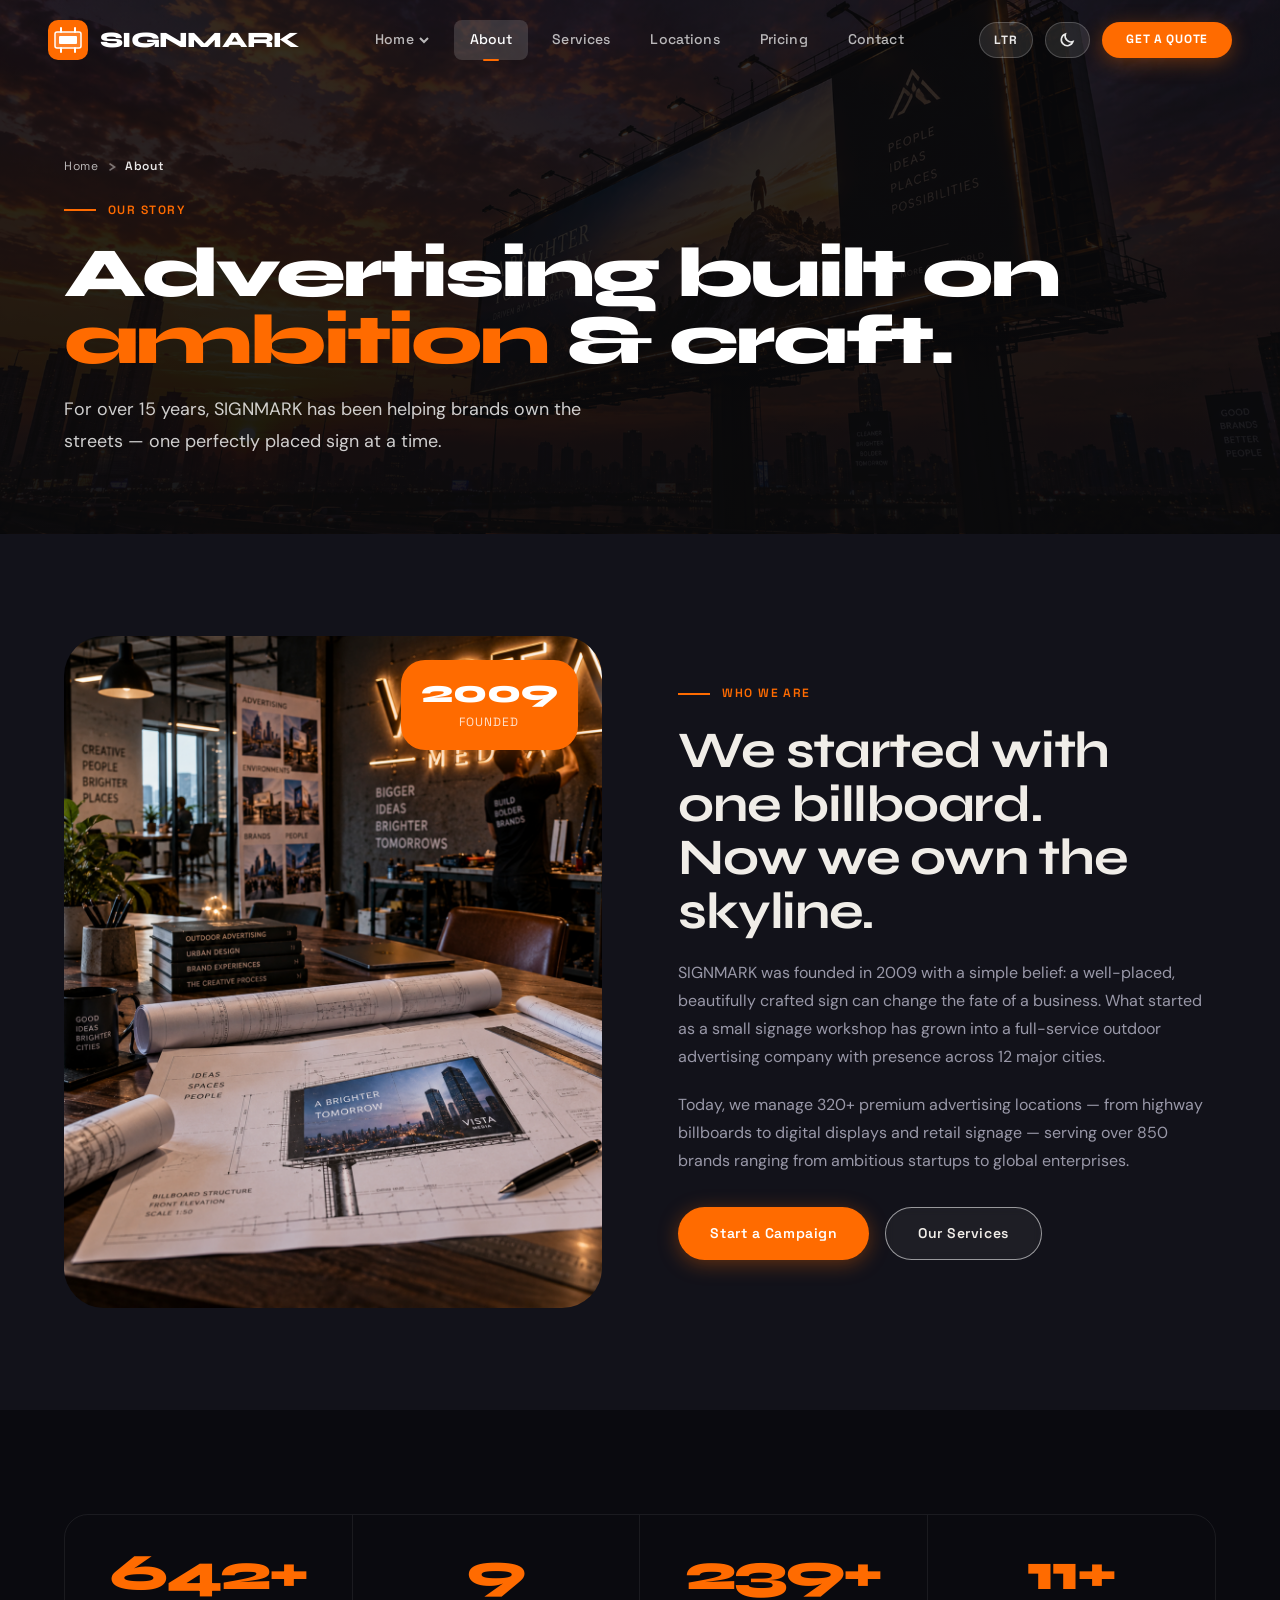
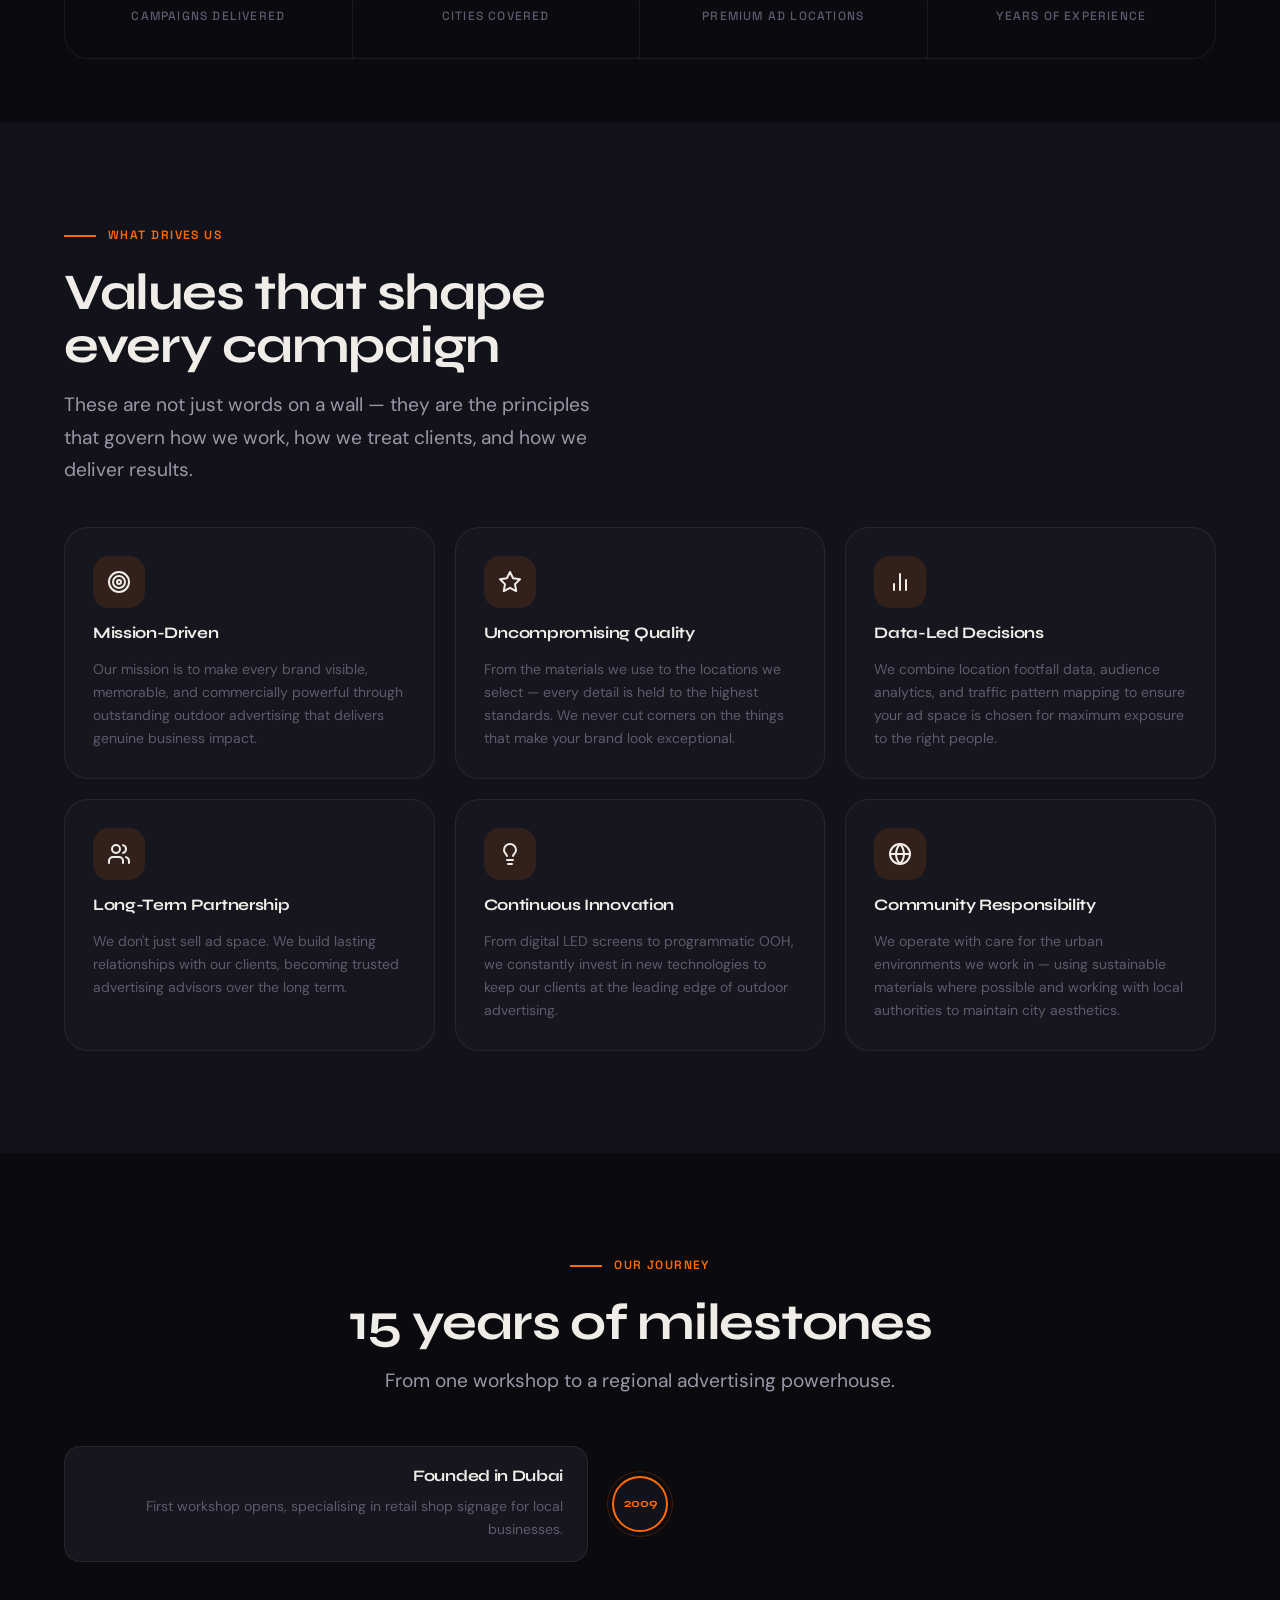
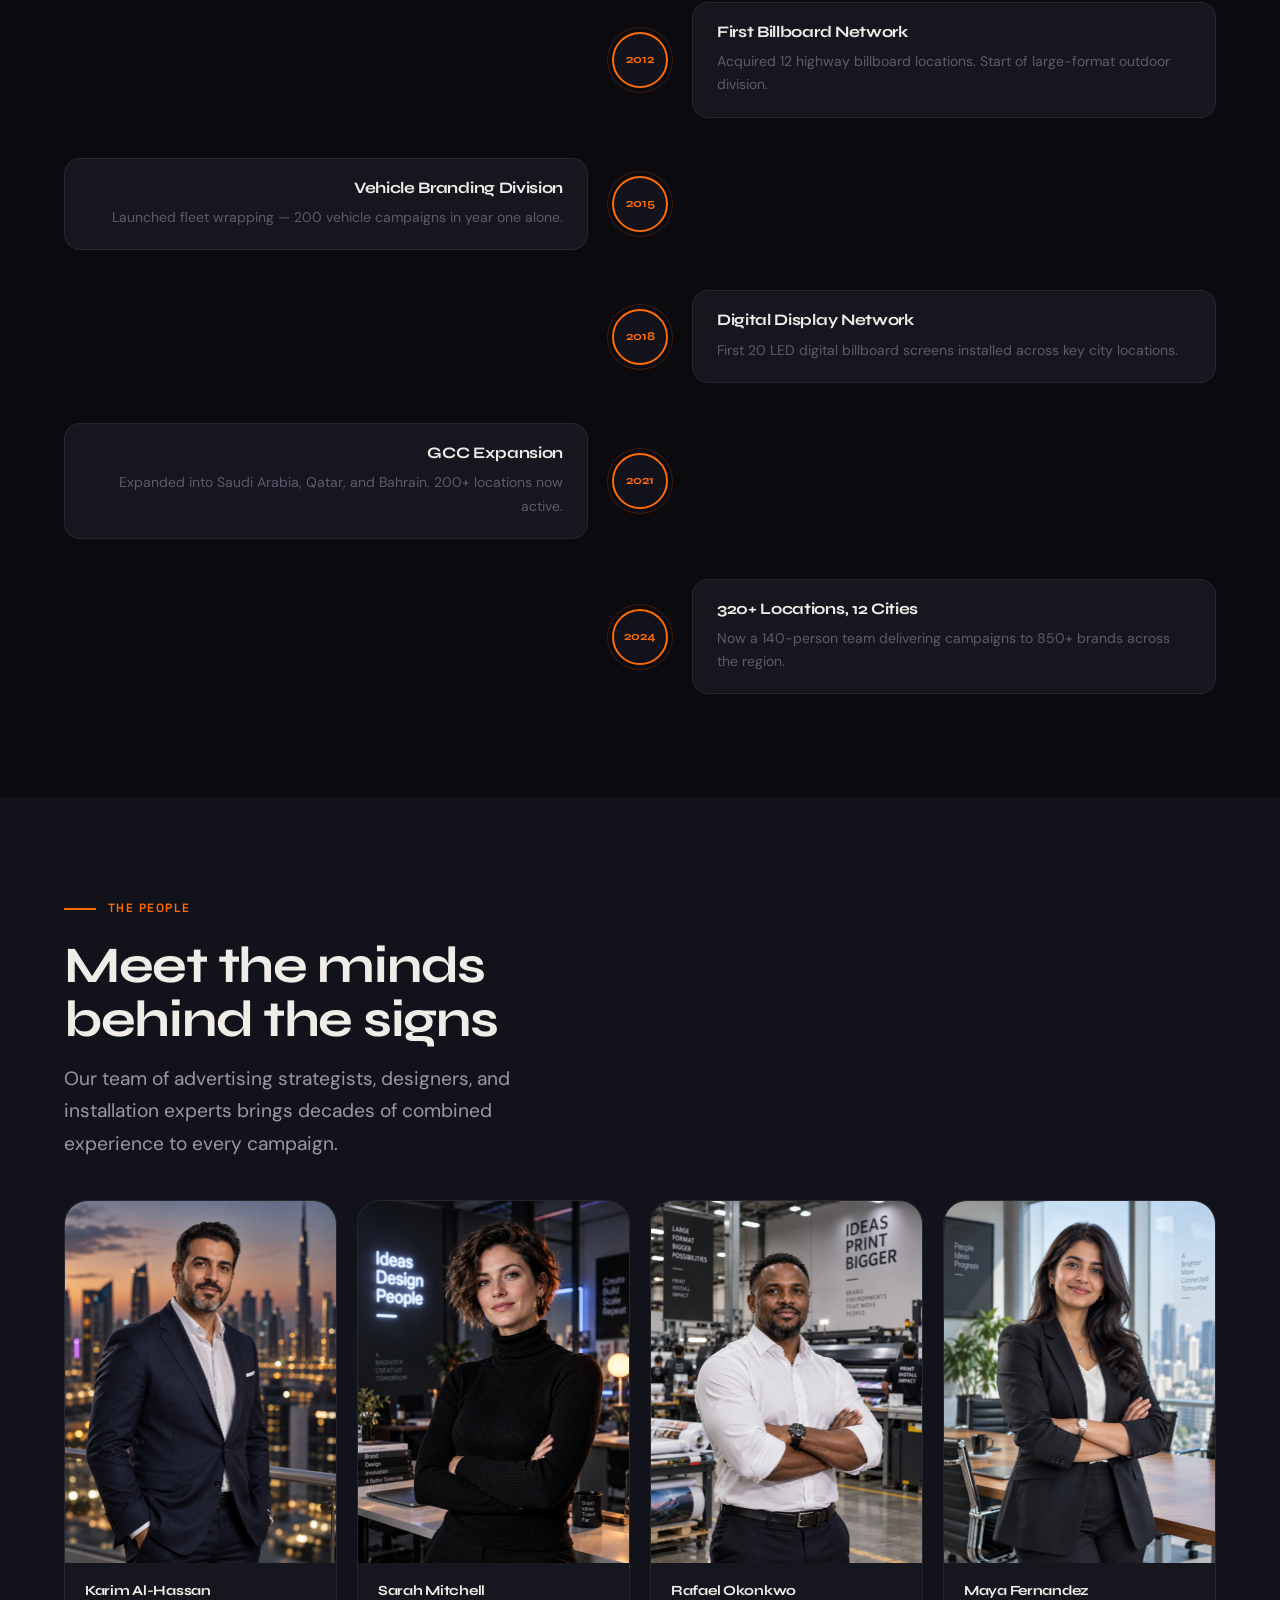
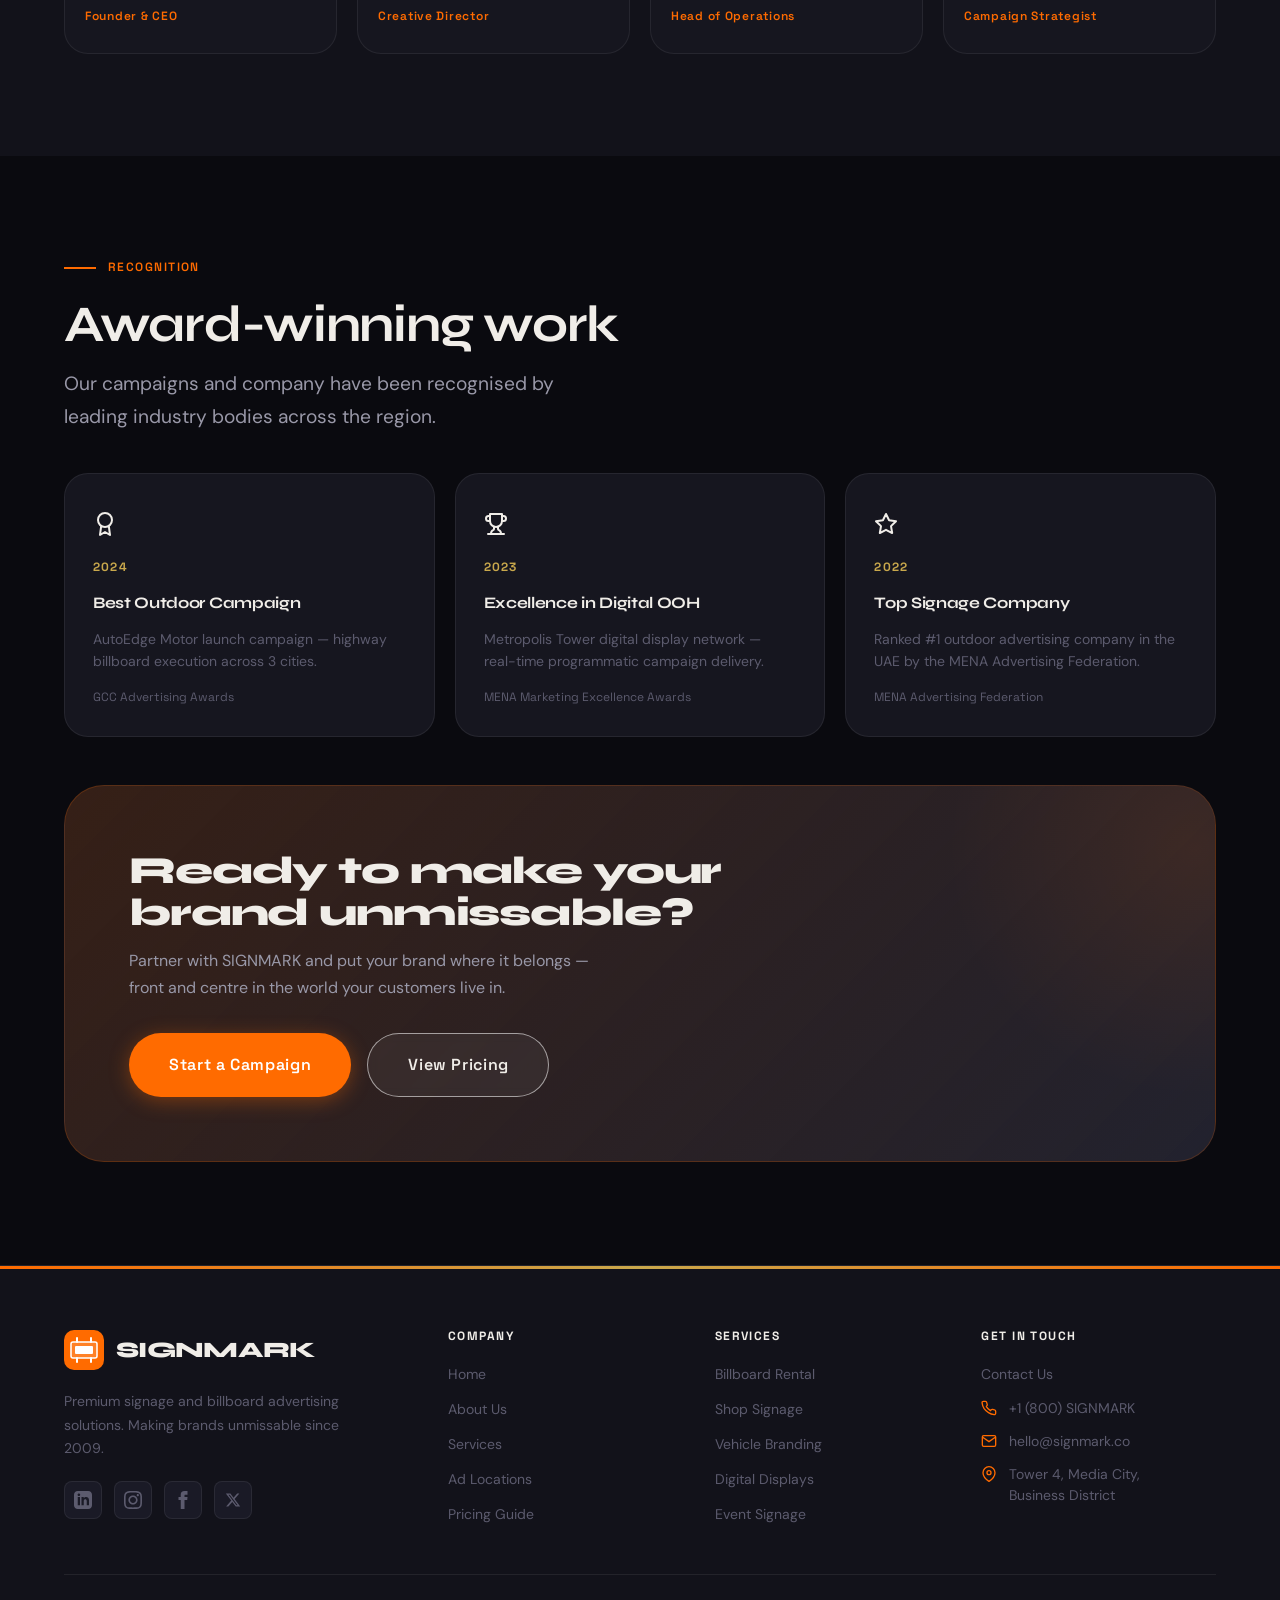
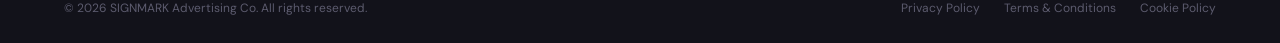
==== about.html @ 6bf4e395 "Initial commit" ====
<!DOCTYPE html>
<html lang="en" dir="ltr" data-theme="dark">
<head>
  <meta charset="UTF-8" />
  <meta name="viewport" content="width=device-width, initial-scale=1.0" />
  <title>About Us — SIGNMARK Advertising</title>
  <meta name="description" content="Learn about SIGNMARK — 15 years of premium signage and billboard advertising excellence." />
  <link rel="preconnect" href="https://fonts.googleapis.com" />
  <link rel="preconnect" href="https://fonts.gstatic.com" crossorigin />
  <link rel="stylesheet" href="css/variables.css" />
  <link rel="stylesheet" href="css/global.css" />
  <link rel="stylesheet" href="css/header.css" />
  <link rel="stylesheet" href="css/footer.css" />
  <link rel="stylesheet" href="css/pages.css" />
  <link rel="icon" type="image/svg+xml" href="favicon.svg" />
</head>
<body>

  <header class="site-header" id="siteHeader">
    <div class="header-inner">
      <a href="index.html" class="header-logo">
        <svg class="logo-mark" viewBox="0 0 40 40" fill="none" xmlns="http://www.w3.org/2000/svg">
          <rect width="40" height="40" rx="10" fill="#FF6B00"/>
          <rect x="7" y="12" width="26" height="16" rx="2" fill="white" opacity="0.15"/>
          <rect x="7" y="12" width="26" height="16" rx="2" stroke="white" stroke-width="1.5"/>
          <line x1="13" y1="8" x2="13" y2="12" stroke="white" stroke-width="2" stroke-linecap="round"/>
          <line x1="27" y1="8" x2="27" y2="12" stroke="white" stroke-width="2" stroke-linecap="round"/>
          <line x1="13" y1="28" x2="13" y2="32" stroke="white" stroke-width="2" stroke-linecap="round"/>
          <line x1="27" y1="28" x2="27" y2="32" stroke="white" stroke-width="2" stroke-linecap="round"/>
          <rect x="11" y="16" width="18" height="8" rx="1" fill="white"/>
        </svg>
        <div class="logo-wordmark">
          <span class="logo-name">SIGNMARK</span>
          
        </div></a>
      <nav class="header-nav">
        <ul class="nav-list">
          <li class="nav-item"><a href="index.html" class="nav-link" aria-haspopup="true">Home<svg class="nav-arrow" viewBox="0 0 12 12"><polyline points="2 4 6 8 10 4"/></svg></a><div class="nav-dropdown"><div class="dropdown-header"><span>Choose Layout</span></div><a href="index.html" class="dropdown-item"><span class="item-icon"><svg viewBox="0 0 24 24" fill="none" stroke="currentColor" stroke-width="2" stroke-linecap="round" stroke-linejoin="round" width="18" height="18"><polygon points="23 7 16 12 23 17 23 7"></polygon><rect x="1" y="5" width="15" height="14" rx="2" ry="2"></rect></svg></span><span class="item-text"><span class="item-label">Home 1</span><span class="item-desc">Cinematic dark</span></span></a><a href="home2.html" class="dropdown-item"><span class="item-icon"><svg viewBox="0 0 24 24" fill="none" stroke="currentColor" stroke-width="2" stroke-linecap="round" stroke-linejoin="round" width="18" height="18"><path d="M4 22h16a2 2 0 0 0 2-2V4a2 2 0 0 0-2-2H8a2 2 0 0 0-2 2v16a2 2 0 0 1-2 2Zm0 0a2 2 0 0 1-2-2v-9c0-1.1.9-2 2-2h2"></path><path d="M18 14h-8"></path><path d="M15 18h-5"></path><path d="M10 6h8v4h-8V6Z"></path></svg></span><span class="item-text"><span class="item-label">Home 2</span><span class="item-desc">Editorial style</span></span></a></div></li>
          <li class="nav-item"><a href="about.html" class="nav-link active">About</a></li>
          <li class="nav-item"><a href="services.html" class="nav-link">Services</a></li>
          <li class="nav-item"><a href="locations.html" class="nav-link">Locations</a></li>
          <li class="nav-item"><a href="pricing.html" class="nav-link">Pricing</a></li>
          <li class="nav-item"><a href="contact.html" class="nav-link">Contact</a></li>
        </ul>
      </nav>
      <div class="header-controls">
        <button class="rtl-toggle" id="rtlToggle">
          <span id="rtlLabel">LTR</span>
        </button>
        <button class="theme-toggle" id="themeToggle"><svg class="icon-sun" viewBox="0 0 20 20" style="width:16px;height:16px;stroke:currentColor;fill:none;stroke-width:2;"><circle cx="10" cy="10" r="4"/><line x1="10" y1="2" x2="10" y2="4" stroke-linecap="round"/><line x1="10" y1="16" x2="10" y2="18" stroke-linecap="round"/><line x1="2" y1="10" x2="4" y2="10" stroke-linecap="round"/><line x1="16" y1="10" x2="18" y2="10" stroke-linecap="round"/><line x1="4.22" y1="4.22" x2="5.64" y2="5.64" stroke-linecap="round"/><line x1="14.36" y1="14.36" x2="15.78" y2="15.78" stroke-linecap="round"/><line x1="4.22" y1="15.78" x2="5.64" y2="14.36" stroke-linecap="round"/><line x1="14.36" y1="5.64" x2="15.78" y2="4.22" stroke-linecap="round"/></svg><svg class="icon-moon" viewBox="0 0 20 20" style="width:16px;height:16px;stroke:currentColor;fill:none;stroke-width:2;"><path d="M17.5 12A7.5 7.5 0 0 1 8 2.5a7.5 7.5 0 1 0 9.5 9.5z"/></svg></button>
        <a href="contact.html" class="btn btn-primary btn-sm header-cta">Get a Quote</a>
        <button class="mobile-menu-toggle" id="mobileMenuToggle" aria-expanded="false"><span></span><span></span><span></span></button>
      </div>
    </div>
  </header>

  <nav class="mobile-nav" id="mobileNav">
    <ul class="mobile-nav-list">
      <li><button class="mobile-nav-link" data-sub-toggle="mobileHomeSubA" style="width:100%;background:none;border:none;text-align:left;cursor:pointer;font-size:var(--text-base)">Home<svg class="nav-arrow" viewBox="0 0 12 12" style="width:14px;height:14px;stroke:currentColor;fill:none;stroke-width:2;"><polyline points="2 4 6 8 10 4"/></svg></button><div class="mobile-sub-menu" id="mobileHomeSubA"><a href="index.html" class="mobile-sub-link">Home 1</a><a href="home2.html" class="mobile-sub-link">Home 2</a></div></li>
      <li><a href="about.html" class="mobile-nav-link">About</a></li>
      <li><a href="services.html" class="mobile-nav-link">Services</a></li>
      <li><a href="locations.html" class="mobile-nav-link">Locations</a></li>
      <li><a href="pricing.html" class="mobile-nav-link">Pricing</a></li>
      <li><a href="contact.html" class="mobile-nav-link">Contact</a></li>
    </ul>
    <div class="mobile-controls"><button class="rtl-toggle" onclick="document.getElementById('rtlToggle').click()">
          <span id="rtlLabel">LTR</span>
        </button><a href="contact.html" class="btn btn-primary btn-sm" style="flex:1;">Get a Quote</a></div>
  </nav>

  <!-- HERO -->
  <section class="page-hero" aria-labelledby="aboutHeroTitle">
    <div class="page-hero-bg" aria-hidden="true" style="background-image: linear-gradient(rgba(10, 10, 10, 0.7), rgba(10, 10, 10, 0.9)), url('assets/about_hero.png'); background-size: cover; background-position: center; opacity: 0.6;"></div>
    <div class="container">
      <div class="page-hero-content">
        <nav class="page-hero-breadcrumb"><a href="index.html">Home</a><svg viewBox="0 0 12 12"><polyline points="3 2 9 6 3 10"/></svg><span>About</span></nav>
        <div class="section-label reveal"><span class="label-ui text-primary">Our Story</span></div>
        <h1 id="aboutHeroTitle" class="page-hero-title reveal">Advertising built on<br><span class="accent-word">ambition</span> & craft.</h1>
        <p class="page-hero-desc reveal reveal-delay-2">For over 15 years, SIGNMARK has been helping brands own the streets — one perfectly placed sign at a time.</p>
      </div>
    </div>
  </section>

  <!-- ═══ SECTION 1: Brand Story ═══ -->
  <section class="about-story section" aria-labelledby="storyHeading">
    <div class="container">
      <div class="about-story-grid">
        <div class="about-story-visual reveal-left">
          <img src="assets/about_story.png" alt="SIGNMARK founding office" style="width:100%; height:100%; object-fit:cover;" />
          <div class="about-story-badge">
            <strong>2009</strong>
            <span>Founded</span>
          </div>
        </div>

        <div class="reveal-right">
          <div class="section-label"><span class="label-ui text-primary">Who We Are</span></div>
          <h2 id="storyHeading" class="heading-xl" style="margin-bottom:var(--space-5);">
            We started with one billboard.<br>Now we own the skyline.
          </h2>
          <p style="color:var(--txt-secondary);line-height:1.75;margin-bottom:var(--space-5);">
            SIGNMARK was founded in 2009 with a simple belief: a well-placed, beautifully crafted sign can change the fate of a business. What started as a small signage workshop has grown into a full-service outdoor advertising company with presence across 12 major cities.
          </p>
          <p style="color:var(--txt-secondary);line-height:1.75;margin-bottom:var(--space-8);">
            Today, we manage 320+ premium advertising locations — from highway billboards to digital displays and retail signage — serving over 850 brands ranging from ambitious startups to global enterprises.
          </p>
          <div style="display:flex;gap:var(--space-4);">
            <a href="contact.html" class="btn btn-primary" id="storyCtaBtn">Start a Campaign</a>
            <a href="services.html" class="btn btn-outline" id="storyServicesBtn">Our Services</a>
          </div>
        </div>
      </div>
    </div>
  </section>

  <!-- ═══ SECTION 2: Company Stats ═══ -->
  <section class="about-stats section-sm" aria-labelledby="statsHeading">
    <div class="container">
      <h2 id="statsHeading" class="sr-only">Company Statistics</h2>
      <div class="about-stats-grid reveal">
        <div class="about-stat-cell">
          <div class="asc-num"><span data-target="850">0</span>+</div>
          <div class="asc-label">Campaigns Delivered</div>
        </div>
        <div class="about-stat-cell">
          <div class="asc-num"><span data-target="12">0</span></div>
          <div class="asc-label">Cities Covered</div>
        </div>
        <div class="about-stat-cell">
          <div class="asc-num"><span data-target="320">0</span>+</div>
          <div class="asc-label">Premium Ad Locations</div>
        </div>
        <div class="about-stat-cell">
          <div class="asc-num"><span data-target="15">0</span>+</div>
          <div class="asc-label">Years of Experience</div>
        </div>
      </div>
    </div>
  </section>

  <!-- ═══ SECTION 3: Core Values ═══ -->
  <section class="about-values-section section" aria-labelledby="valuesHeading">
    <div class="container">
      <div class="section-label reveal"><span class="label-ui text-primary">What Drives Us</span></div>
      <h2 id="valuesHeading" class="heading-xl reveal" style="margin-bottom:var(--space-4);">Values that shape<br>every campaign</h2>
      <p class="lead reveal reveal-delay-2" style="max-width:540px;margin-bottom:0;">These are not just words on a wall — they are the principles that govern how we work, how we treat clients, and how we deliver results.</p>

      <div class="values-grid" data-stagger>
        <article class="value-card" id="valueMission">
          <div class="value-card-icon"><svg viewBox="0 0 24 24" fill="none" stroke="currentColor" stroke-width="2" stroke-linecap="round" stroke-linejoin="round" width="24" height="24"><circle cx="12" cy="12" r="10"/><circle cx="12" cy="12" r="6"/><circle cx="12" cy="12" r="2"/></svg></div>
          <h4>Mission-Driven</h4>
          <p>Our mission is to make every brand visible, memorable, and commercially powerful through outstanding outdoor advertising that delivers genuine business impact.</p>
        </article>
        <article class="value-card" id="valueExcellence">
          <div class="value-card-icon"><svg viewBox="0 0 24 24" fill="none" stroke="currentColor" stroke-width="2" stroke-linecap="round" stroke-linejoin="round" width="24" height="24"><polygon points="12 2 15.09 8.26 22 9.27 17 14.14 18.18 21.02 12 17.77 5.82 21.02 7 14.14 2 9.27 8.91 8.26 12 2"/></svg></div>
          <h4>Uncompromising Quality</h4>
          <p>From the materials we use to the locations we select — every detail is held to the highest standards. We never cut corners on the things that make your brand look exceptional.</p>
        </article>
        <article class="value-card" id="valueData">
          <div class="value-card-icon"><svg viewBox="0 0 24 24" fill="none" stroke="currentColor" stroke-width="2" stroke-linecap="round" stroke-linejoin="round" width="24" height="24"><line x1="18" y1="20" x2="18" y2="10"/><line x1="12" y1="20" x2="12" y2="4"/><line x1="6" y1="20" x2="6" y2="14"/></svg></div>
          <h4>Data-Led Decisions</h4>
          <p>We combine location footfall data, audience analytics, and traffic pattern mapping to ensure your ad space is chosen for maximum exposure to the right people.</p>
        </article>
        <article class="value-card" id="valuePartnership">
          <div class="value-card-icon"><svg viewBox="0 0 24 24" fill="none" stroke="currentColor" stroke-width="2" stroke-linecap="round" stroke-linejoin="round" width="24" height="24"><path d="M16 21v-2a4 4 0 0 0-4-4H6a4 4 0 0 0-4 4v2"/><circle cx="9" cy="7" r="4"/><path d="M22 21v-2a4 4 0 0 0-3-3.87"/><path d="M16 3.13a4 4 0 0 1 0 7.75"/></svg></div>
          <h4>Long-Term Partnership</h4>
          <p>We don't just sell ad space. We build lasting relationships with our clients, becoming trusted advertising advisors over the long term.</p>
        </article>
        <article class="value-card" id="valueInnovation">
          <div class="value-card-icon"><svg viewBox="0 0 24 24" fill="none" stroke="currentColor" stroke-width="2" stroke-linecap="round" stroke-linejoin="round" width="24" height="24"><path d="M15 14c.2-1 .7-1.7 1.5-2.5 1-.9 1.5-2.2 1.5-3.5A6 6 0 0 0 6 8c0 1 .2 2.2 1.5 3.5.7.9 1.2 1.5 1.5 2.5"/><path d="M9 18h6"/><path d="M10 22h4"/></svg></div>
          <h4>Continuous Innovation</h4>
          <p>From digital LED screens to programmatic OOH, we constantly invest in new technologies to keep our clients at the leading edge of outdoor advertising.</p>
        </article>
        <article class="value-card" id="valueCommunity">
          <div class="value-card-icon"><svg viewBox="0 0 24 24" fill="none" stroke="currentColor" stroke-width="2" stroke-linecap="round" stroke-linejoin="round" width="24" height="24"><circle cx="12" cy="12" r="10"/><line x1="2" y1="12" x2="22" y2="12"/><path d="M12 2a15.3 15.3 0 0 1 4 10 15.3 15.3 0 0 1-4 10 15.3 15.3 0 0 1-4-10 15.3 15.3 0 0 1 4-10z"/></svg></div>
          <h4>Community Responsibility</h4>
          <p>We operate with care for the urban environments we work in — using sustainable materials where possible and working with local authorities to maintain city aesthetics.</p>
        </article>
      </div>
    </div>
  </section>

  <!-- ═══ SECTION 4: Timeline ═══ -->
  <section class="about-timeline section" aria-labelledby="timelineHeading">
    <div class="container">
      <div class="text-center reveal" style="max-width:600px;margin:0 auto var(--space-4);">
        <div class="section-label" style="justify-content:center;"><span class="label-ui text-primary">Our Journey</span></div>
        <h2 id="timelineHeading" class="heading-xl">15 years of milestones</h2>
        <p class="lead" style="margin-top:var(--space-4);">From one workshop to a regional advertising powerhouse.</p>
      </div>

      <div class="timeline-track">
        <div style="position:relative;">
          <div class="timeline-line" aria-hidden="true"></div>
        </div>

        <!-- 2009 -->
        <div class="timeline-item reveal-left">
          <div class="timeline-content timeline-content-a" style="text-align:right;">
            <h4>Founded in Dubai</h4>
            <p>First workshop opens, specialising in retail shop signage for local businesses.</p>
          </div>
          <div class="timeline-node">2009</div>
          <div class="timeline-empty timeline-empty-b"></div>
        </div>

        <!-- 2012 -->
        <div class="timeline-item reveal-right">
          <div class="timeline-empty timeline-empty-b"></div>
          <div class="timeline-node">2012</div>
          <div class="timeline-content timeline-content-a">
            <h4>First Billboard Network</h4>
            <p>Acquired 12 highway billboard locations. Start of large-format outdoor division.</p>
          </div>
        </div>

        <!-- 2015 -->
        <div class="timeline-item reveal-left">
          <div class="timeline-content timeline-content-a" style="text-align:right;">
            <h4>Vehicle Branding Division</h4>
            <p>Launched fleet wrapping — 200 vehicle campaigns in year one alone.</p>
          </div>
          <div class="timeline-node">2015</div>
          <div class="timeline-empty timeline-empty-b"></div>
        </div>

        <!-- 2018 -->
        <div class="timeline-item reveal-right">
          <div class="timeline-empty timeline-empty-b"></div>
          <div class="timeline-node">2018</div>
          <div class="timeline-content timeline-content-a">
            <h4>Digital Display Network</h4>
            <p>First 20 LED digital billboard screens installed across key city locations.</p>
          </div>
        </div>

        <!-- 2021 -->
        <div class="timeline-item reveal-left">
          <div class="timeline-content timeline-content-a" style="text-align:right;">
            <h4>GCC Expansion</h4>
            <p>Expanded into Saudi Arabia, Qatar, and Bahrain. 200+ locations now active.</p>
          </div>
          <div class="timeline-node">2021</div>
          <div class="timeline-empty timeline-empty-b"></div>
        </div>

        <!-- 2024 -->
        <div class="timeline-item reveal-right">
          <div class="timeline-empty timeline-empty-b"></div>
          <div class="timeline-node">2024</div>
          <div class="timeline-content timeline-content-a">
            <h4>320+ Locations, 12 Cities</h4>
            <p>Now a 140-person team delivering campaigns to 850+ brands across the region.</p>
          </div>
        </div>
      </div>
    </div>
  </section>

  <!-- ═══ SECTION 5: Team ═══ -->
  <section class="about-team section" aria-labelledby="teamHeading">
    <div class="container">
      <div class="section-label reveal"><span class="label-ui text-primary">The People</span></div>
      <h2 id="teamHeading" class="heading-xl reveal" style="margin-bottom:var(--space-4);">Meet the minds<br>behind the signs</h2>
      <p class="lead reveal reveal-delay-2" style="max-width:520px;margin-bottom:0;">Our team of advertising strategists, designers, and installation experts brings decades of combined experience to every campaign.</p>

      <div class="team-grid" data-stagger>
        <article class="team-card" id="teamKarim">
          <div class="team-card-photo">
            <img src="assets/team_karim.png" alt="Karim Al-Hassan" style="width:100%;height:100%;object-fit:cover;" />
          </div>
          <div class="team-card-info">
            <h4>Karim Al-Hassan</h4>
            <span class="team-role">Founder & CEO</span>
          </div>
        </article>
        <article class="team-card" id="teamSarah">
          <div class="team-card-photo">
            <img src="assets/team_sarah.png" alt="Sarah Mitchell" style="width:100%;height:100%;object-fit:cover;" />
          </div>
          <div class="team-card-info">
            <h4>Sarah Mitchell</h4>
            <span class="team-role">Creative Director</span>
          </div>
        </article>
        <article class="team-card" id="teamRafael">
          <div class="team-card-photo">
            <img src="assets/team_rafael.png" alt="Rafael Okonkwo" style="width:100%;height:100%;object-fit:cover;" />
          </div>
          <div class="team-card-info">
            <h4>Rafael Okonkwo</h4>
            <span class="team-role">Head of Operations</span>
          </div>
        </article>
        <article class="team-card" id="teamMaya">
          <div class="team-card-photo">
            <img src="assets/team_maya.png" alt="Maya Fernandez" style="width:100%;height:100%;object-fit:cover;" />
          </div>
          <div class="team-card-info">
            <h4>Maya Fernandez</h4>
            <span class="team-role">Campaign Strategist</span>
          </div>
        </article>
      </div>
    </div>
  </section>

  <!-- ═══ SECTION 6: Awards & CTA ═══ -->
  <section class="about-awards section" aria-labelledby="awardsHeading">
    <div class="container">
      <div class="section-label reveal"><span class="label-ui text-primary">Recognition</span></div>
      <h2 id="awardsHeading" class="heading-xl reveal" style="margin-bottom:var(--space-4);">Award-winning work</h2>
      <p class="lead reveal reveal-delay-2" style="max-width:520px;margin-bottom:0;">Our campaigns and company have been recognised by leading industry bodies across the region.</p>

      <div class="awards-grid" data-stagger>
        <article class="award-card" id="award1">
          <div class="award-icon"><svg viewBox="0 0 24 24" fill="none" stroke="currentColor" stroke-width="2" stroke-linecap="round" stroke-linejoin="round" width="24" height="24"><circle cx="12" cy="8" r="7"/><polyline points="8.21 13.89 7 23 12 20 17 23 15.79 13.88"/></svg></div>
          <div class="award-year">2024</div>
          <h4>Best Outdoor Campaign</h4>
          <p>AutoEdge Motor launch campaign — highway billboard execution across 3 cities.</p>
          <span class="award-org">GCC Advertising Awards</span>
        </article>
        <article class="award-card" id="award2">
          <div class="award-icon"><svg viewBox="0 0 24 24" fill="none" stroke="currentColor" stroke-width="2" stroke-linecap="round" stroke-linejoin="round" width="24" height="24"><path d="M6 9H4.5a2.5 2.5 0 0 1 0-5H6"/><path d="M18 9h1.5a2.5 2.5 0 0 0 0-5H18"/><path d="M4 22h16"/><path d="M10 14.66V17c0 .55-.47.98-.97 1.21C7.85 18.75 7 20.24 7 22"/><path d="M14 14.66V17c0 .55.47.98.97 1.21C16.15 18.75 17 20.24 17 22"/><path d="M18 2H6v7a6 6 0 0 0 12 0V2Z"/></svg></div>
          <div class="award-year">2023</div>
          <h4>Excellence in Digital OOH</h4>
          <p>Metropolis Tower digital display network — real-time programmatic campaign delivery.</p>
          <span class="award-org">MENA Marketing Excellence Awards</span>
        </article>
        <article class="award-card" id="award3">
          <div class="award-icon"><svg viewBox="0 0 24 24" fill="none" stroke="currentColor" stroke-width="2" stroke-linecap="round" stroke-linejoin="round" width="24" height="24"><polygon points="12 2 15.09 8.26 22 9.27 17 14.14 18.18 21.02 12 17.77 5.82 21.02 7 14.14 2 9.27 8.91 8.26 12 2"/></svg></div>
          <div class="award-year">2022</div>
          <h4>Top Signage Company</h4>
          <p>Ranked #1 outdoor advertising company in the UAE by the MENA Advertising Federation.</p>
          <span class="award-org">MENA Advertising Federation</span>
        </article>
      </div>

      <!-- CTA Banner -->
      <div class="cta-banner" style="margin-top:var(--space-12);">
        <div class="cta-banner-inner">
          <div class="reveal-left">
            <h2>Ready to make your<br>brand unmissable?</h2>
            <p>Partner with SIGNMARK and put your brand where it belongs — front and centre in the world your customers live in.</p>
          </div>
          <div class="cta-banner-actions reveal-right">
            <a href="contact.html" class="btn btn-primary btn-lg" id="aboutFinalCtaBtn">Start a Campaign</a>
            <a href="pricing.html" class="btn btn-outline btn-lg" id="aboutViewPricingBtn">View Pricing</a>
          </div>
        </div>
      </div>
    </div>
  </section>

  <footer class="site-footer" role="contentinfo">
    <div class="footer-accent-bar"></div>
    <div class="container">
      <div class="footer-grid">

        <!-- Brand -->
        <div class="footer-brand">
          <a href="index.html" class="footer-logo" aria-label="SIGNMARK">
            <svg width="40" height="40" viewBox="0 0 40 40" fill="none" xmlns="http://www.w3.org/2000/svg">
              <rect width="40" height="40" rx="10" fill="#FF6B00"/>
              <rect x="7" y="12" width="26" height="16" rx="2" fill="white" opacity="0.15"/>
              <rect x="7" y="12" width="26" height="16" rx="2" stroke="white" stroke-width="1.5"/>
              <line x1="13" y1="8" x2="13" y2="12" stroke="white" stroke-width="2" stroke-linecap="round"/>
              <line x1="27" y1="8" x2="27" y2="12" stroke="white" stroke-width="2" stroke-linecap="round"/>
              <line x1="13" y1="28" x2="13" y2="32" stroke="white" stroke-width="2" stroke-linecap="round"/>
              <line x1="27" y1="28" x2="27" y2="32" stroke="white" stroke-width="2" stroke-linecap="round"/>
              <rect x="11" y="16" width="18" height="8" rx="1" fill="white"/>
            </svg>
            <span class="logo-name">SIGNMARK</span>
          </a>
          <p class="footer-tagline">Premium signage and billboard advertising solutions. Making brands unmissable since 2009.</p>
          <div class="footer-social">
            <!-- LinkedIn -->
            <a href="#" class="social-link" aria-label="LinkedIn">
              <svg viewBox="0 0 24 24" fill="currentColor" width="18" height="18"><path d="M19 0h-14c-2.761 0-5 2.239-5 5v14c0 2.761 2.239 5 5 5h14c2.762 0 5-2.239 5-5v-14c0-2.761-2.238-5-5-5zm-11 19h-3v-11h3v11zm-1.5-12.268c-.966 0-1.75-.79-1.75-1.764s.784-1.764 1.75-1.764 1.75.79 1.75 1.764-.783 1.764-1.75 1.764zm13.5 12.268h-3v-5.604c0-3.368-4-3.113-4 0v5.604h-3v-11h3v1.765c1.396-2.586 7-2.777 7 2.476v6.759z"/></svg>
            </a>
            <!-- Instagram -->
            <a href="#" class="social-link" aria-label="Instagram">
              <svg viewBox="0 0 24 24" fill="currentColor" width="18" height="18"><path d="M12 2.163c3.204 0 3.584.012 4.85.07 3.252.148 4.771 1.691 4.919 4.919.058 1.265.069 1.645.069 4.849 0 3.205-.012 3.584-.069 4.849-.149 3.225-1.664 4.771-4.919 4.919-1.266.058-1.644.07-4.85.07-3.204 0-3.584-.012-4.849-.07-3.26-.149-4.771-1.699-4.919-4.92-.058-1.265-.07-1.644-.07-4.849 0-3.204.013-3.583.07-4.849.149-3.227 1.664-4.771 4.919-4.919 1.266-.057 1.645-.069 4.849-.069zm0-2.163c-3.259 0-3.667.014-4.947.072-4.358.2-6.78 2.618-6.98 6.98-.059 1.281-.073 1.689-.073 4.948 0 3.259.014 3.668.072 4.948.2 4.358 2.618 6.78 6.98 6.98 1.281.058 1.689.072 4.948.072 3.259 0 3.668-.014 4.948-.072 4.354-.2 6.782-2.618 6.979-6.98.059-1.28.073-1.689.073-4.948 0-3.259-.014-3.667-.072-4.947-.196-4.354-2.617-6.78-6.979-6.98-1.281-.059-1.69-.073-4.949-.073zm0 5.838c-3.403 0-6.162 2.759-6.162 6.162s2.759 6.163 6.162 6.163 6.162-2.759 6.162-6.163c0-3.403-2.759-6.162-6.162-6.162zm0 10.162c-2.209 0-4-1.79-4-4 0-2.209 1.791-4 4-4s4 1.791 4 4c0 2.21-1.791 4-4 4zm6.406-11.845c-.796 0-1.441.645-1.441 1.44s.645 1.44 1.441 1.44c.795 0 1.439-.645 1.439-1.44s-.644-1.44-1.439-1.44z"/></svg>
            </a>
            <!-- Facebook -->
            <a href="#" class="social-link" aria-label="Facebook">
              <svg viewBox="0 0 24 24" fill="currentColor" width="18" height="18"><path d="M9 8h-3v4h3v12h5v-12h3.642l.358-4h-4v-1.667c0-.955.192-1.333 1.115-1.333h2.885v-5h-3.808c-3.596 0-5.192 1.583-5.192 4.615v3.385z"/></svg>
            </a>
            <!-- Twitter/X -->
            <a href="#" class="social-link" aria-label="X (Twitter)">
               <svg viewBox="0 0 24 24" fill="currentColor" width="16" height="16"><path d="M18.244 2.25h3.308l-7.227 8.26 8.502 11.24H16.17l-5.214-6.817L4.99 21.75H1.68l7.73-8.835L1.254 2.25H8.08l4.713 6.231zm-1.161 17.52h1.833L7.084 4.126H5.117z"/></svg>
            </a>
          </div>
        </div>

        <!-- Quick Links -->
        <div class="footer-col">
          <h4>Company</h4>
          <nav class="footer-links" aria-label="Footer company links">
            <a href="index.html" class="footer-link">Home</a>
            <a href="about.html" class="footer-link">About Us</a>
            <a href="services.html" class="footer-link">Services</a>
            <a href="locations.html" class="footer-link">Ad Locations</a>
            <a href="pricing.html" class="footer-link">Pricing Guide</a>
          </nav>
        </div>

        <!-- Services -->
        <div class="footer-col">
          <h4>Services</h4>
          <nav class="footer-links" aria-label="Footer services links">
            <a href="services.html#billboard" class="footer-link">Billboard Rental</a>
            <a href="services.html#shop-signage" class="footer-link">Shop Signage</a>
            <a href="services.html#vehicle" class="footer-link">Vehicle Branding</a>
            <a href="services.html#digital" class="footer-link">Digital Displays</a>
            <a href="services.html#events" class="footer-link">Event Signage</a>
          </nav>
        </div>

        <!-- Contact -->
        <div class="footer-col">
          <h4>Get In Touch</h4>
          <div class="footer-links">
            <a href="contact.html" class="footer-link">Contact Us</a>
            <div class="footer-contact-item">
              <svg viewBox="0 0 24 24"><path d="M22 16.92v3a2 2 0 0 1-2.18 2 19.79 19.79 0 0 1-8.63-3.07A19.5 19.5 0 0 1 4.69 13a19.79 19.79 0 0 1-3.07-8.67A2 2 0 0 1 3.6 2h3a2 2 0 0 1 2 1.72 12.84 12.84 0 0 0 .7 2.81 2 2 0 0 1-.45 2.11L8.09 9.91a16 16 0 0 0 6 6l1.27-1.27a2 2 0 0 1 2.11-.45 12.84 12.84 0 0 0 2.81.7A2 2 0 0 1 22 16.92z"/></svg>
              <span>+1 (800) SIGNMARK</span>
            </div>
            <div class="footer-contact-item">
              <svg viewBox="0 0 24 24"><path d="M4 4h16c1.1 0 2 .9 2 2v12c0 1.1-.9 2-2 2H4c-1.1 0-2-.9-2-2V6c0-1.1.9-2 2-2z"/><polyline points="22,6 12,13 2,6"/></svg>
              <span>hello@signmark.co</span>
            </div>
            <div class="footer-contact-item">
              <svg viewBox="0 0 24 24"><path d="M21 10c0 7-9 13-9 13s-9-6-9-13a9 9 0 0 1 18 0z"/><circle cx="12" cy="10" r="3"/></svg>
              <span>Tower 4, Media City,<br>Business District</span>
            </div>
          </div>
        </div>
      </div>

      <!-- Bottom Bar -->
      <div class="footer-bottom">
        <p>© 2026 SIGNMARK Advertising Co. All rights reserved.</p>
        <nav class="footer-bottom-links" aria-label="Legal links">
          <a href="#" class="footer-bottom-link">Privacy Policy</a>
          <a href="#" class="footer-bottom-link">Terms & Conditions</a>
          <a href="#" class="footer-bottom-link">Cookie Policy</a>
        </nav>
      </div>
    </div>
  </footer>
  <script src="js/main.js"></script>
  <script src="js/animations.js"></script>
</body>
</html>
---- css/variables.css ----
/* ============================================================
   SIGNMARK — Design Tokens & CSS Custom Properties
   Premium Signage & Billboard Advertising Company
   ============================================================ */

/* ── Google Fonts Import ── */
@import url('https://fonts.googleapis.com/css2?family=Syne:wght@400;500;600;700;800&family=DM+Sans:ital,opsz,wght@0,9..40,300;0,9..40,400;0,9..40,500;0,9..40,600;1,9..40,400&family=Space+Grotesk:wght@300;400;500;600;700&display=swap');

/* ── Root Tokens ── */
:root {
  /* Brand Colors */
  --clr-primary:        #FF6B00;
  --clr-primary-hover:  #FF8C33;
  --clr-primary-dim:    rgba(255, 107, 0, 0.12);
  --clr-primary-glow:   rgba(255, 107, 0, 0.35);
  --clr-gold:           #C9A84C;
  --clr-gold-dim:       rgba(201, 168, 76, 0.15);

  /* Dark Theme (default) */
  --bg-base:            #0A0A0F;
  --bg-surface:         #12121A;
  --bg-surface-2:       #1A1A26;
  --bg-surface-3:       #22222E;
  --bg-card:            #16161F;
  --bg-card-hover:      #1E1E2C;
  --bg-glass:           rgba(18, 18, 26, 0.75);
  --bg-glass-border:    rgba(255, 255, 255, 0.07);

  --txt-primary:        #F0EDE8;
  --txt-secondary:      #9998A8;
  --txt-muted:          #5C5B6E;
  --txt-on-primary:     #FFFFFF;

  --border-subtle:      rgba(255, 255, 255, 0.07);
  --border-medium:      rgba(255, 255, 255, 0.12);
  --border-strong:      rgba(255, 255, 255, 0.20);

  --shadow-sm:          0 2px 8px rgba(0, 0, 0, 0.4);
  --shadow-md:          0 8px 32px rgba(0, 0, 0, 0.5);
  --shadow-lg:          0 20px 60px rgba(0, 0, 0, 0.6);
  --shadow-glow:        0 0 40px rgba(255, 107, 0, 0.2);

  --header-blur-bg:     rgba(10, 10, 15, 0.88);

  /* Typography */
  --font-display:       'Syne', sans-serif;
  --font-body:          'DM Sans', sans-serif;
  --font-ui:            'Space Grotesk', sans-serif;

  /* Type Scale */
  --text-xs:    0.75rem;
  --text-sm:    0.875rem;
  --text-base:  1rem;
  --text-md:    1.125rem;
  --text-lg:    1.25rem;
  --text-xl:    1.5rem;
  --text-2xl:   2rem;
  --text-3xl:   2.5rem;
  --text-4xl:   3.25rem;
  --text-5xl:   4.5rem;
  --text-6xl:   6rem;
  --text-7xl:   8rem;

  /* Spacing */
  --space-1:    0.25rem;
  --space-2:    0.5rem;
  --space-3:    0.75rem;
  --space-4:    1rem;
  --space-5:    1.25rem;
  --space-6:    1.5rem;
  --space-7:    1.75rem;
  --space-8:    2rem;
  --space-10:   2.5rem;
  --space-12:   3rem;
  --space-16:   4rem;
  --space-20:   5rem;
  --space-24:   6rem;
  --space-32:   8rem;

  /* Layout */
  --container-max:    1400px;
  --container-wide:   1600px;
  --header-height:    80px;

  /* Radius */
  --radius-sm:    4px;
  --radius-md:    8px;
  --radius-lg:    16px;
  --radius-xl:    24px;
  --radius-2xl:   40px;
  --radius-full:  9999px;

  /* Transitions */
  --ease-out:     cubic-bezier(0.16, 1, 0.3, 1);
  --ease-in-out:  cubic-bezier(0.4, 0, 0.2, 1);
  --transition-fast:    150ms var(--ease-out);
  --transition-base:    250ms var(--ease-out);
  --transition-slow:    450ms var(--ease-out);
  --transition-slower:  700ms var(--ease-out);

  /* Z-index layers */
  --z-below:    -1;
  --z-base:      0;
  --z-above:     10;
  --z-dropdown:  100;
  --z-header:    200;
  --z-modal:     300;
  --z-toast:     400;
}

/* ── Light Theme Override ── */
[data-theme="light"] {
  --bg-base:            #F5F3EE;
  --bg-surface:         #FFFFFF;
  --bg-surface-2:       #F0EDE8;
  --bg-surface-3:       #E8E4DC;
  --bg-card:            #FFFFFF;
  --bg-card-hover:      #FAF8F5;
  --bg-glass:           rgba(245, 243, 238, 0.85);
  --bg-glass-border:    rgba(0, 0, 0, 0.06);

  --txt-primary:        #1A1A2E;
  --txt-secondary:      #5A5A72;
  --txt-muted:          #9898B0;
  --txt-on-primary:     #FFFFFF;

  --border-subtle:      rgba(0, 0, 0, 0.06);
  --border-medium:      rgba(0, 0, 0, 0.10);
  --border-strong:      rgba(0, 0, 0, 0.18);

  --shadow-sm:          0 2px 8px rgba(0, 0, 0, 0.06);
  --shadow-md:          0 8px 32px rgba(0, 0, 0, 0.10);
  --shadow-lg:          0 20px 60px rgba(0, 0, 0, 0.12);
  --shadow-glow:        0 0 40px rgba(255, 107, 0, 0.15);

  --header-blur-bg:     rgba(245, 243, 238, 0.92);
}
---- css/global.css ----
/* ============================================================
   SIGNMARK — Global Styles
   ============================================================ */

/* ── Reset & Base ── */
*, *::before, *::after {
  box-sizing: border-box;
  margin: 0;
  padding: 0;
}

html {
  font-size: 16px;
  scroll-behavior: smooth;
  -webkit-font-smoothing: antialiased;
  -moz-osx-font-smoothing: grayscale;
  text-rendering: optimizeLegibility;
}

/* RTL support */
[dir="rtl"] {
  direction: rtl;
}

body {
  font-family: var(--font-body);
  font-size: var(--text-base);
  font-weight: 400;
  line-height: 1.65;
  color: var(--txt-primary);
  background-color: var(--bg-base);
  transition: background-color var(--transition-base), color var(--transition-base);
  overflow-x: hidden;
}

img {
  max-width: 100%;
  height: auto;
  display: block;
}

a {
  color: inherit;
  text-decoration: none;
}

ul, ol {
  list-style: none;
}

button {
  cursor: pointer;
  border: none;
  background: none;
  font-family: inherit;
}

input:not([type="checkbox"]):not([type="radio"]), textarea, select {
  font-family: inherit;
  font-size: var(--text-sm);
  box-sizing: border-box;
  width: 100%;
  appearance: none;
  -webkit-appearance: none;
  color: var(--txt-primary);
  background: var(--bg-surface-2);
  border: 1px solid var(--border-subtle);
  border-radius: var(--radius-md);
  padding: 0.75rem var(--space-4);
  transition: all var(--transition-fast);
}
input:focus, textarea:focus, select:focus {
  outline: none;
  border-color: var(--clr-primary);
}

/* ── Typography ── */
h1, h2, h3, h4, h5, h6 {
  font-family: var(--font-display);
  font-weight: 700;
  line-height: 1.1;
  letter-spacing: -0.02em;
  color: var(--txt-primary);
}

.display-1 {
  font-size: clamp(3.5rem, 8vw, 7.5rem);
  font-weight: 800;
  line-height: 0.95;
  letter-spacing: -0.04em;
}
.display-2 {
  font-size: clamp(2.5rem, 5.5vw, 5.5rem);
  font-weight: 800;
  line-height: 1;
  letter-spacing: -0.03em;
}
.heading-xl {
  font-size: clamp(2rem, 4vw, 3.5rem);
  font-weight: 700;
  line-height: 1.05;
  letter-spacing: -0.025em;
}
.heading-lg {
  font-size: clamp(1.75rem, 3vw, 2.75rem);
  font-weight: 700;
  line-height: 1.1;
  letter-spacing: -0.02em;
}
.heading-md {
  font-size: clamp(1.25rem, 2vw, 1.875rem);
  font-weight: 600;
  letter-spacing: -0.015em;
}

.lead {
  font-size: clamp(1rem, 1.5vw, 1.25rem);
  font-weight: 400;
  line-height: 1.7;
  color: var(--txt-secondary);
}

.label-ui {
  font-family: var(--font-ui);
  font-size: var(--text-xs);
  font-weight: 600;
  letter-spacing: 0.12em;
  text-transform: uppercase;
}

/* ── Containers ── */
.container {
  width: 100%;
  max-width: var(--container-max);
  margin-inline: auto;
  padding-inline: clamp(1.25rem, 5vw, 4rem);
}
.container-wide {
  width: 100%;
  max-width: var(--container-wide);
  margin-inline: auto;
  padding-inline: clamp(1.25rem, 4vw, 3rem);
}

/* ── Sections ── */
.section {
  padding-block: clamp(4rem, 8vw, 8rem);
}
.section-sm {
  padding-block: clamp(2.5rem, 5vw, 5rem);
}

/* ── Buttons ── */
.btn {
  display: inline-flex;
  align-items: center;
  gap: var(--space-3);
  font-family: var(--font-ui);
  font-size: var(--text-sm);
  font-weight: 600;
  letter-spacing: 0.04em;
  padding: 0.875rem 2rem;
  border-radius: var(--radius-full);
  transition: all var(--transition-base);
  white-space: nowrap;
  position: relative;
  overflow: hidden;
}

.btn::before {
  content: '';
  position: absolute;
  inset: 0;
  background: rgba(255,255,255,0.1);
  opacity: 0;
  transition: opacity var(--transition-fast);
  border-radius: inherit;
}
.btn:hover::before {
  opacity: 1;
}

.btn-primary {
  background: var(--clr-primary);
  color: #fff;
  box-shadow: 0 4px 20px var(--clr-primary-glow);
}
.btn-primary:hover {
  background: var(--clr-primary-hover);
  transform: translateY(-2px);
  box-shadow: 0 8px 30px var(--clr-primary-glow);
}
.btn-primary:active {
  transform: translateY(0);
}

.btn-outline {
  background: rgba(255, 255, 255, 0.05);
  color: var(--txt-primary);
  border: 1.5px solid rgba(255, 255, 255, 0.55);
  backdrop-filter: blur(4px);
}
.btn-outline:hover {
  border-color: var(--clr-primary);
  color: var(--clr-primary);
  background: var(--clr-primary-dim);
  transform: translateY(-2px);
}

[data-theme="light"] .btn-outline {
  background: transparent;
  border-color: rgba(0, 0, 0, 0.35);
  color: var(--txt-primary);
}
[data-theme="light"] .btn-outline:hover {
  border-color: var(--clr-primary);
  color: var(--clr-primary);
  background: var(--clr-primary-dim);
}

/* Hero outline — always white, works on any dark background */
.btn-outline-white {
  background: rgba(255, 255, 255, 0.08);
  color: #fff !important;
  border: 1.5px solid rgba(255, 255, 255, 0.55);
  backdrop-filter: blur(4px);
}
.btn-outline-white:hover {
  background: rgba(255, 255, 255, 0.18);
  border-color: rgba(255, 255, 255, 0.9);
  color: #fff !important;
  transform: translateY(-2px);
}

.btn-ghost {
  background: transparent;
  color: var(--txt-primary);
  padding-inline: 0;
}
.btn-ghost:hover {
  color: var(--clr-primary);
}

.btn-lg {
  padding: 1.125rem 2.5rem;
  font-size: var(--text-base);
}

.btn-sm {
  padding: 0.625rem 1.375rem;
  font-size: var(--text-xs);
}

/* ── Tags / Badges ── */
.tag {
  display: inline-flex;
  align-items: center;
  gap: var(--space-2);
  font-family: var(--font-ui);
  font-size: var(--text-xs);
  font-weight: 600;
  letter-spacing: 0.1em;
  text-transform: uppercase;
  padding: 0.375rem 0.875rem;
  border-radius: var(--radius-full);
  border: 1px solid;
}
.tag-primary {
  background: var(--clr-primary-dim);
  border-color: rgba(255, 107, 0, 0.25);
  color: var(--clr-primary);
}
.tag-muted {
  background: var(--bg-surface-2);
  border-color: var(--border-subtle);
  color: var(--txt-muted);
}

/* ── Section Labels ── */
.section-label {
  display: flex;
  align-items: center;
  gap: var(--space-3);
  margin-bottom: var(--space-5);
}
.section-label::before {
  content: '';
  display: block;
  width: 32px;
  height: 2px;
  background: var(--clr-primary);
  flex-shrink: 0;
}
[dir="rtl"] .section-label::before {
  order: 1;
}

/* ── Grid Utilities ── */
.grid-2 { display: grid; grid-template-columns: repeat(2, 1fr); gap: var(--space-8); }
.grid-3 { display: grid; grid-template-columns: repeat(3, 1fr); gap: var(--space-6); }
.grid-4 { display: grid; grid-template-columns: repeat(4, 1fr); gap: var(--space-5); }

@media (max-width: 1200px) {
  .grid-4 { grid-template-columns: repeat(2, 1fr); }
}
@media (max-width: 900px) {
  .grid-3 { grid-template-columns: repeat(2, 1fr); }
  .grid-4 { grid-template-columns: repeat(2, 1fr); }
}

@media (max-width: 640px) {
  .grid-2, .grid-3, .grid-4 { grid-template-columns: 1fr; }
}

/* ── Flex Utilities ── */
.flex { display: flex; }
.flex-col { flex-direction: column; }
.items-center { align-items: center; }
.items-start { align-items: flex-start; }
.justify-center { justify-content: center; }
.justify-between { justify-content: space-between; }
.gap-2 { gap: var(--space-2); }
.gap-3 { gap: var(--space-3); }
.gap-4 { gap: var(--space-4); }
.gap-6 { gap: var(--space-6); }
.gap-8 { gap: var(--space-8); }

/* ── Divider ── */
.divider {
  height: 1px;
  background: var(--border-subtle);
  width: 100%;
}

/* ── Text Utilities ── */
.text-primary { color: var(--clr-primary); }
.text-secondary { color: var(--txt-secondary); }
.text-muted { color: var(--txt-muted); }
.text-center { text-align: center; }
[dir="rtl"] .text-ltr { text-align: left; }
[dir="rtl"] .text-rtl { text-align: right; }

/* ── Gradient Text ── */
.gradient-text {
  background: linear-gradient(135deg, var(--clr-primary), var(--clr-gold));
  -webkit-background-clip: text;
  -webkit-text-fill-color: transparent;
  background-clip: text;
}

/* ── Image Cover ── */
.img-cover {
  width: 100%;
  height: 100%;
  object-fit: cover;
}

/* ── Card Base ── */
.card {
  background: var(--bg-card);
  border: 1px solid var(--border-subtle);
  border-radius: var(--radius-lg);
  overflow: hidden;
  transition: all var(--transition-base);
}
.card:hover {
  background: var(--bg-card-hover);
  border-color: var(--border-medium);
  transform: translateY(-4px);
  box-shadow: var(--shadow-lg);
}

/* ── Scroll Reveal Animations ── */
.reveal {
  opacity: 0;
  transform: translateY(32px);
  transition: opacity var(--transition-slower), transform var(--transition-slower);
}
.reveal.visible {
  opacity: 1;
  transform: translateY(0);
}
.reveal-left {
  opacity: 0;
  transform: translateX(-40px);
  transition: opacity var(--transition-slower), transform var(--transition-slower);
}
.reveal-left.visible {
  opacity: 1;
  transform: translateX(0);
}
.reveal-right {
  opacity: 0;
  transform: translateX(40px);
  transition: opacity var(--transition-slower), transform var(--transition-slower);
}
.reveal-right.visible {
  opacity: 1;
  transform: translateX(0);
}
.reveal-delay-1 { transition-delay: 0.1s; }
.reveal-delay-2 { transition-delay: 0.2s; }
.reveal-delay-3 { transition-delay: 0.3s; }
.reveal-delay-4 { transition-delay: 0.4s; }
.reveal-delay-5 { transition-delay: 0.5s; }

/* ── Visually Hidden ── */
.sr-only {
  position: absolute;
  width: 1px;
  height: 1px;
  padding: 0;
  margin: -1px;
  overflow: hidden;
  clip: rect(0,0,0,0);
  white-space: nowrap;
  border: 0;
}

/* ── Separator Line ── */
.line-accent {
  display: inline-block;
  width: 48px;
  height: 3px;
  background: var(--clr-primary);
  border-radius: 2px;
}

/* ── Noise Texture Overlay ── */
.noise-overlay {
  position: relative;
}
.noise-overlay::after {
  content: '';
  position: absolute;
  inset: 0;
  background-image: url("data:image/svg+xml,%3Csvg viewBox='0 0 256 256' xmlns='http://www.w3.org/2000/svg'%3E%3Cfilter id='noise'%3E%3CfeTurbulence type='fractalNoise' baseFrequency='0.9' numOctaves='4' stitchTiles='stitch'/%3E%3C/filter%3E%3Crect width='100%25' height='100%25' filter='url(%23noise)' opacity='0.03'/%3E%3C/svg%3E");
  pointer-events: none;
  z-index: 1;
  border-radius: inherit;
}

/* ── Scrollbar Styling ── */
::-webkit-scrollbar { width: 6px; }
::-webkit-scrollbar-track { background: var(--bg-base); }
::-webkit-scrollbar-thumb {
  background: var(--bg-surface-3);
  border-radius: var(--radius-full);
}
::-webkit-scrollbar-thumb:hover { background: var(--clr-primary); }

/* ── Selection ── */
::selection {
  background: var(--clr-primary);
  color: #fff;
}

/* ── Focus Styles ── */
:focus-visible {
  outline: 2px solid var(--clr-primary);
  outline-offset: 3px;
  border-radius: var(--radius-sm);
}

/* Service Link (Moved from home1.css for global availability) */
.service-link {
  display: inline-flex;
  align-items: center;
  gap: var(--space-2);
  font-family: var(--font-ui);
  font-size: var(--text-xs);
  font-weight: 700;
  letter-spacing: 0.08em;
  text-transform: uppercase;
  color: var(--clr-primary);
  position: relative;
  z-index: 1;
  transition: gap var(--transition-fast);
  text-decoration: none;
}

.service-link:hover { gap: var(--space-3); }

.service-link svg {
  width: 14px; height: 14px;
  stroke: currentColor;
  fill: none;
  stroke-width: 2.5;
}
---- css/header.css ----
/* ============================================================
   SIGNMARK — Header & Navigation
   ============================================================ */

/* ── Header Wrapper ── */
.site-header {
  position: fixed;
  top: 0;
  inset-inline: 0;
  height: var(--header-height);
  z-index: var(--z-header);
  transition: background var(--transition-base), box-shadow var(--transition-base), height var(--transition-base);
}

.site-header.scrolled {
  background: var(--header-blur-bg);
  backdrop-filter: blur(20px) saturate(180%);
  -webkit-backdrop-filter: blur(20px) saturate(180%);
  box-shadow: 0 1px 0 var(--border-subtle), var(--shadow-sm);
  height: 68px;
}

.header-inner {
  height: 100%;
  display: flex;
  align-items: center;
  justify-content: space-between;
  gap: var(--space-6);
  padding-inline: clamp(1.25rem, 4vw, 3rem);
}

/* ── Logo ── */
.header-logo {
  display: flex;
  align-items: center;
  gap: var(--space-3);
  flex-shrink: 0;
  text-decoration: none;
}

.logo-mark {
  width: 40px;
  height: 40px;
  flex-shrink: 0;
}

.logo-wordmark {
  display: flex;
  flex-direction: column;
  line-height: 1;
}

.logo-name {
  font-family: var(--font-display);
  font-size: 1.375rem;
  font-weight: 800;
  letter-spacing: -0.03em;
  color: var(--txt-primary);
  transition: color var(--transition-fast);
}

.logo-tagline {
  font-family: var(--font-ui);
  font-size: 0.6rem;
  font-weight: 500;
  letter-spacing: 0.18em;
  text-transform: uppercase;
  color: var(--txt-muted);
}

.header-logo:hover .logo-name {
  color: var(--clr-primary);
}

/* ── Primary Navigation ── */
.header-nav {
  display: flex;
  align-items: center;
}

.nav-list {
  display: flex;
  align-items: center;
  gap: var(--space-2);
}

.nav-item {
  position: relative;
}

.nav-link {
  display: flex;
  align-items: center;
  gap: var(--space-1);
  font-family: var(--font-ui);
  font-size: var(--text-sm);
  font-weight: 500;
  color: var(--txt-secondary);
  padding: var(--space-2) var(--space-4);
  border-radius: var(--radius-md);
  transition: all var(--transition-fast);
  position: relative;
  letter-spacing: 0.01em;
}

.nav-link:hover,
.nav-link.active {
  color: var(--txt-primary);
  background: var(--bg-surface-2);
}

.nav-link.active::after {
  content: '';
  position: absolute;
  bottom: -1px;
  left: 50%;
  transform: translateX(-50%);
  width: 16px;
  height: 2px;
  background: var(--clr-primary);
  border-radius: 1px;
}

.nav-arrow {
  width: 12px;
  height: 12px;
  stroke: currentColor;
  stroke-width: 2;
  fill: none;
  transition: transform var(--transition-fast);
}

.nav-item:hover .nav-arrow,
.nav-item.open .nav-arrow {
  transform: rotate(180deg);
}

/* ── Dropdown ── */
.nav-dropdown {
  position: absolute;
  top: calc(100% + 12px);
  left: 50%;
  transform: translateX(-50%);
  width: 220px;
  background: var(--bg-surface);
  border: 1px solid var(--border-medium);
  border-radius: var(--radius-lg);
  box-shadow: var(--shadow-lg);
  opacity: 0;
  visibility: hidden;
  transform: translateX(-50%) translateY(-8px);
  transition: all var(--transition-base);
  overflow: hidden;
  z-index: var(--z-dropdown);
}

[dir="rtl"] .nav-dropdown {
  left: auto;
  right: 50%;
  transform: translateX(50%);
}

.nav-item:hover .nav-dropdown,
.nav-item.open .nav-dropdown {
  opacity: 1;
  visibility: visible;
  transform: translateX(-50%) translateY(0);
}

[dir="rtl"] .nav-item:hover .nav-dropdown,
[dir="rtl"] .nav-item.open .nav-dropdown {
  transform: translateX(50%) translateY(0);
}

.dropdown-header {
  padding: var(--space-4) var(--space-5) var(--space-3);
  border-bottom: 1px solid var(--border-subtle);
}

.dropdown-header span {
  font-family: var(--font-ui);
  font-size: var(--text-xs);
  font-weight: 600;
  letter-spacing: 0.1em;
  text-transform: uppercase;
  color: var(--txt-muted);
}

.dropdown-item {
  display: flex;
  align-items: center;
  gap: var(--space-3);
  padding: var(--space-3) var(--space-5);
  font-family: var(--font-ui);
  font-size: var(--text-sm);
  font-weight: 500;
  color: var(--txt-secondary);
  transition: all var(--transition-fast);
}

.dropdown-item:hover {
  color: var(--txt-primary);
  background: var(--bg-surface-2);
}

.dropdown-item .item-icon {
  width: 32px;
  height: 32px;
  border-radius: var(--radius-md);
  background: var(--bg-surface-3);
  display: flex;
  align-items: center;
  justify-content: center;
  flex-shrink: 0;
  font-size: 14px;
  transition: background var(--transition-fast);
}

.dropdown-item:hover .item-icon {
  background: var(--clr-primary-dim);
}

.dropdown-item .item-text {
  display: flex;
  flex-direction: column;
}

.dropdown-item .item-label {
  font-weight: 600;
  color: var(--txt-primary);
  font-size: var(--text-sm);
}

.dropdown-item .item-desc {
  font-size: var(--text-xs);
  color: var(--txt-muted);
  margin-top: 1px;
}

/* ── Header Controls (Right Side) ── */
.header-controls {
  display: flex;
  align-items: center;
  gap: var(--space-3);
  flex-shrink: 0;
}

/* RTL/LTR Toggle */
.rtl-toggle {
  display: flex;
  align-items: center;
  justify-content: center;
  height: 36px;
  padding: 0 0.85rem;
  font-family: var(--font-ui);
  font-size: var(--text-xs);
  font-weight: 700;
  letter-spacing: 0.1em;
  color: var(--txt-secondary);
  background: var(--bg-surface-2);
  border: 1px solid var(--border-subtle);
  border-radius: var(--radius-full);
  cursor: pointer;
  transition: all var(--transition-fast);
}

.rtl-toggle:hover {
  color: var(--clr-primary);
  border-color: rgba(255, 107, 0, 0.3);
  background: var(--clr-primary-dim);
}

.rtl-toggle svg {
  display: none;
}

/* Theme Toggle */
.theme-toggle {
  height: 36px;
  padding: 0 0.85rem;
  border-radius: var(--radius-full);
  background: var(--bg-surface-2);
  border: 1px solid var(--border-subtle);
  display: flex;
  align-items: center;
  justify-content: center;
  cursor: pointer;
  transition: all var(--transition-fast);
  color: var(--txt-secondary);
}

.theme-toggle:hover {
  color: var(--clr-primary);
  border-color: rgba(255, 107, 0, 0.3);
  background: var(--clr-primary-dim);
  transform: rotate(15deg);
}

.theme-toggle svg {
  width: 16px;
  height: 16px;
  stroke: currentColor;
  fill: none;
  stroke-width: 2;
  transition: transform var(--transition-base);
}

.icon-sun { display: none; }
.icon-moon { display: block; }
[data-theme="light"] .icon-sun { display: block; }
[data-theme="light"] .icon-moon { display: none; }

/* CTA Button */
.header-cta {
  font-family: var(--font-ui);
  font-size: var(--text-xs);
  font-weight: 700;
  letter-spacing: 0.06em;
  text-transform: uppercase;
  padding: 0.6rem 1.5rem;
  height: 36px;
}

/* ── Mobile Menu Toggle ── */
.mobile-menu-toggle {
  display: none;
  width: 36px;
  height: 36px;
  flex-direction: column;
  justify-content: center;
  align-items: center;
  gap: 5px;
  cursor: pointer;
  border-radius: var(--radius-md);
  background: var(--bg-surface-2);
  border: 1px solid var(--border-subtle);
  transition: all var(--transition-fast);
}

.mobile-menu-toggle span {
  display: block;
  width: 18px;
  height: 2px;
  background: var(--txt-primary);
  border-radius: 1px;
  transition: all var(--transition-base);
}

.mobile-menu-toggle.open span:nth-child(1) { transform: rotate(45deg) translate(5px, 5px); }
.mobile-menu-toggle.open span:nth-child(2) { opacity: 0; transform: scaleX(0); }
.mobile-menu-toggle.open span:nth-child(3) { transform: rotate(-45deg) translate(5px, -5px); }

/* ── Mobile Nav ── */
.mobile-nav {
  position: fixed;
  top: var(--header-height);
  inset-inline: 0;
  background: var(--bg-surface);
  border-bottom: 1px solid var(--border-subtle);
  padding: var(--space-6) var(--space-6) var(--space-8);
  transform: translateY(-100%);
  opacity: 0;
  visibility: hidden;
  transition: all var(--transition-base);
  z-index: calc(var(--z-header) - 1);
  overflow-y: auto;
  max-height: calc(100vh - var(--header-height));
}

.mobile-nav.open {
  transform: translateY(0);
  opacity: 1;
  visibility: visible;
}

.mobile-nav-list {
  display: flex;
  flex-direction: column;
  gap: var(--space-2);
}

.mobile-nav-link {
  display: flex;
  align-items: center;
  justify-content: space-between;
  padding: var(--space-3) var(--space-4);
  font-family: var(--font-ui);
  font-size: var(--text-base);
  font-weight: 500;
  color: var(--txt-secondary);
  border-radius: var(--radius-md);
  transition: all var(--transition-fast);
}

.mobile-nav-link:hover {
  color: var(--txt-primary);
  background: var(--bg-surface-2);
}

.mobile-sub-menu {
  padding-left: var(--space-4);
  display: none;
}

.mobile-sub-menu.open {
  display: block;
}

.mobile-sub-link {
  display: block;
  padding: var(--space-2) var(--space-4);
  font-size: var(--text-sm);
  color: var(--txt-muted);
  border-radius: var(--radius-md);
  transition: all var(--transition-fast);
}

.mobile-sub-link:hover {
  color: var(--clr-primary);
  background: var(--clr-primary-dim);
}

.mobile-controls {
  display: flex;
  align-items: center;
  gap: var(--space-3);
  padding-top: var(--space-6);
  margin-top: var(--space-6);
  border-top: 1px solid var(--border-subtle);
  flex-wrap: wrap;
}

/* ── Responsive ── */
@media (max-width: 1100px) {
  .header-nav { display: none; }
  .mobile-menu-toggle { display: flex; }
  .header-cta { display: none; }
}

@media (max-width: 480px) {
  .logo-tagline { display: none; }
}

/* ── Transparent Header Overrides (For Dark Hero Backgrounds) ── */
.site-header:not(.scrolled):not(.adaptive-hero) .logo-name { color: #fff; }
.site-header:not(.scrolled):not(.adaptive-hero) .logo-tagline { color: rgba(255, 255, 255, 0.6); }
.site-header:not(.scrolled):not(.adaptive-hero) .nav-link { color: rgba(255, 255, 255, 0.7); }
.site-header:not(.scrolled):not(.adaptive-hero) .nav-link.active,
.site-header:not(.scrolled):not(.adaptive-hero) .nav-link:hover { color: #fff; background: rgba(255, 255, 255, 0.15); }
.site-header:not(.scrolled):not(.adaptive-hero) .rtl-toggle { color: rgba(255, 255, 255, 0.9); border-color: rgba(255, 255, 255, 0.2); background: rgba(255, 255, 255, 0.1); }
.site-header:not(.scrolled):not(.adaptive-hero) .theme-toggle { color: rgba(255, 255, 255, 0.9); border-color: rgba(255, 255, 255, 0.2); background: rgba(255, 255, 255, 0.1); }
.site-header:not(.scrolled):not(.adaptive-hero) .mobile-menu-toggle span { background: #fff; }

/* ── Adaptive Hero: same toggle style for consistency ── */
.site-header.adaptive-hero:not(.scrolled) .rtl-toggle { background: rgba(0, 0, 0, 0.12); border-color: rgba(0, 0, 0, 0.15); }
.site-header.adaptive-hero:not(.scrolled) .theme-toggle { background: rgba(0, 0, 0, 0.12); border-color: rgba(0, 0, 0, 0.15); }
[data-theme="dark"] .site-header.adaptive-hero:not(.scrolled) .rtl-toggle { background: rgba(255, 255, 255, 0.1); border-color: rgba(255, 255, 255, 0.2); color: rgba(255,255,255,0.9); }
[data-theme="dark"] .site-header.adaptive-hero:not(.scrolled) .theme-toggle { background: rgba(255, 255, 255, 0.1); border-color: rgba(255, 255, 255, 0.2); color: rgba(255,255,255,0.9); }
---- css/footer.css ----
/* ============================================================
   SIGNMARK — Footer
   ============================================================ */

.site-footer {
  position: relative;
  background: var(--bg-surface);
  border-top: 1px solid var(--border-subtle);
  padding-top: clamp(2.5rem, 5vw, 4rem);
}

.footer-grid {
  display: grid;
  grid-template-columns: 1.5fr repeat(3, 1fr);
  gap: var(--space-8);
  padding-bottom: clamp(2rem, 4vw, 3rem);
}

/* Brand Column */
.footer-brand {
  display: flex;
  flex-direction: column;
  gap: var(--space-5);
}

.footer-logo {
  display: flex;
  align-items: center;
  gap: var(--space-3);
  text-decoration: none;
  width: fit-content;
}

.footer-logo .logo-name {
  font-family: var(--font-display);
  font-size: 1.375rem;
  font-weight: 800;
  letter-spacing: -0.03em;
  color: var(--txt-primary);
}

.footer-tagline {
  font-size: var(--text-sm);
  color: var(--txt-muted);
  line-height: 1.7;
  max-width: 280px;
}

.footer-social {
  display: flex;
  gap: var(--space-3);
  flex-wrap: wrap;
}

.social-link {
  width: 38px;
  height: 38px;
  border-radius: var(--radius-md);
  background: var(--bg-surface-2);
  border: 1px solid var(--border-subtle);
  display: flex;
  align-items: center;
  justify-content: center;
  color: var(--txt-muted);
  transition: all var(--transition-fast);
  font-size: 14px;
}

.social-link:hover {
  color: var(--clr-primary);
  background: var(--clr-primary-dim);
  border-color: rgba(255, 107, 0, 0.25);
  transform: translateY(-2px);
}

/* Footer Nav Columns */
.footer-col h4 {
  font-family: var(--font-ui);
  font-size: var(--text-xs);
  font-weight: 700;
  letter-spacing: 0.12em;
  text-transform: uppercase;
  color: var(--txt-primary);
  margin-bottom: var(--space-5);
}

.footer-links {
  display: flex;
  flex-direction: column;
  gap: var(--space-3);
}

.footer-link {
  font-size: var(--text-sm);
  color: var(--txt-muted);
  transition: color var(--transition-fast);
  width: fit-content;
}

.footer-link:hover {
  color: var(--clr-primary);
}

/* Contact Info */
.footer-contact-item {
  display: flex;
  align-items: flex-start;
  gap: var(--space-3);
  font-size: var(--text-sm);
  color: var(--txt-muted);
  line-height: 1.5;
}

.footer-contact-item svg {
  width: 16px;
  height: 16px;
  stroke: var(--clr-primary);
  fill: none;
  stroke-width: 2;
  flex-shrink: 0;
  margin-top: 2px;
}

/* Bottom Bar */
.footer-bottom {
  display: flex;
  align-items: center;
  justify-content: space-between;
  padding-block: var(--space-6);
  border-top: 1px solid var(--border-subtle);
  gap: var(--space-4);
  flex-wrap: wrap;
}

.footer-bottom p {
  font-size: var(--text-xs);
  color: var(--txt-muted);
}

.footer-bottom-links {
  display: flex;
  gap: var(--space-6);
}

.footer-bottom-link {
  font-size: var(--text-xs);
  color: var(--txt-muted);
  transition: color var(--transition-fast);
}

.footer-bottom-link:hover {
  color: var(--clr-primary);
}

.footer-accent-bar {
  position: absolute;
  top: 0;
  left: 0;
  height: 3px;
  background: linear-gradient(90deg, var(--clr-primary), var(--clr-gold), var(--clr-primary));
  width: 100%;
}

/* Responsive */
@media (max-width: 1024px) {
  .footer-grid {
    grid-template-columns: 1fr 1fr;
    gap: var(--space-8);
  }
}

@media (max-width: 600px) {
  .footer-grid {
    grid-template-columns: 1fr;
    gap: var(--space-8);
  }
  .footer-bottom {
    flex-direction: column;
    text-align: center;
  }
}
---- css/pages.css ----
/* ============================================================
   SIGNMARK — Inner Pages CSS (Fixed & Expanded)
   ============================================================ */

/* ══════════════════════════════════════════════════════════
   SHARED: PAGE HERO
══════════════════════════════════════════════════════════ */
.page-hero {
  position: relative;
  padding-top: calc(var(--header-height) + clamp(3rem, 6vw, 6rem));
  padding-bottom: clamp(3.5rem, 6vw, 6rem);
  overflow: hidden;
  background: var(--bg-base);
}

.page-hero-bg {
  position: absolute;
  inset: 0;
  background:
    radial-gradient(ellipse 70% 60% at 15% 50%, rgba(255,107,0,0.08) 0%, transparent 70%),
    radial-gradient(ellipse 40% 50% at 85% 20%, rgba(201,168,76,0.05) 0%, transparent 60%);
  pointer-events: none;
}

[dir="rtl"] .page-hero-bg {
  background:
    radial-gradient(ellipse 70% 60% at 85% 50%, rgba(255,107,0,0.08) 0%, transparent 70%),
    radial-gradient(ellipse 40% 50% at 15% 20%, rgba(201,168,76,0.05) 0%, transparent 60%);
}

.page-hero-content {
  position: relative;
  z-index: 1;
}

.page-hero-title {
  font-size: clamp(2.75rem, 5.5vw, 5.25rem);
  font-weight: 800;
  color: #fff;
  letter-spacing: -0.04em;
  line-height: 0.95;
  margin-bottom: var(--space-5);
  word-break: break-word;
}

.page-hero-title .accent-word { color: var(--clr-primary); }

.page-hero-desc {
  font-size: clamp(0.95rem, 1.4vw, 1.15rem);
  color: rgba(255, 255, 255, 0.8);
  line-height: 1.75;
  max-width: 540px;
}

.page-hero-breadcrumb {
  display: flex;
  align-items: center;
  gap: var(--space-2);
  margin-bottom: var(--space-6);
  font-family: var(--font-ui);
  font-size: var(--text-xs);
  color: var(--txt-muted);
  letter-spacing: 0.06em;
  flex-wrap: wrap;
}

.page-hero-breadcrumb a { transition: color var(--transition-fast); color: rgba(255, 255, 255, 0.7); text-decoration: none; }
.page-hero-breadcrumb a:hover { color: var(--clr-primary); }

.page-hero-breadcrumb svg {
  width: 10px; height: 10px;
  stroke: rgba(255, 255, 255, 0.4);
  fill: none;
  stroke-width: 2;
}

.page-hero-breadcrumb span { color: rgba(255, 255, 255, 0.9); font-weight: 600; }

/* ══════════════════════════════════════════════════════════
   SHARED: GENERIC SECTION BLOCKS
══════════════════════════════════════════════════════════ */

/* Highlighted stat row (inline within section) */
.section-stats-row {
  display: grid;
  grid-template-columns: repeat(4, 1fr);
  gap: var(--space-5);
  padding: var(--space-8) 0;
  border-top: 1px solid var(--border-subtle);
  border-bottom: 1px solid var(--border-subtle);
  margin-block: var(--space-10);
}

.section-stat {
  display: flex;
  flex-direction: column;
  align-items: flex-start;
  gap: var(--space-1);
  padding-right: var(--space-5);
  border-right: 1px solid var(--border-subtle);
}

.section-stat:last-child { border-right: none; padding-right: 0; }

[dir="rtl"] .section-stat { padding-right: 0; padding-left: var(--space-5); border-right: none; border-left: 1px solid var(--border-subtle); }
[dir="rtl"] .section-stat:last-child { border-left: none; padding-left: 0; }

.section-stat-num {
  font-family: var(--font-display);
  font-size: clamp(1.75rem, 3vw, 2.75rem);
  font-weight: 800;
  letter-spacing: -0.04em;
  color: var(--clr-primary);
  line-height: 1;
}

.section-stat-label {
  font-family: var(--font-ui);
  font-size: var(--text-xs);
  font-weight: 500;
  letter-spacing: 0.08em;
  text-transform: uppercase;
  color: var(--txt-muted);
}

/* Split-layout (image left / content right or reversed) */
.split-section {
  display: grid;
  grid-template-columns: 1fr 1fr;
  gap: clamp(3rem, 6vw, 8rem);
  align-items: center;
}

.split-section.reverse .split-visual { order: 2; }
.split-section.reverse .split-content { order: 1; }

[dir="rtl"] .split-section.reverse .split-visual { order: 1; }
[dir="rtl"] .split-section.reverse .split-content { order: 2; }

.split-visual {
  border-radius: var(--radius-2xl);
  overflow: hidden;
  position: relative;
}

.split-visual img { width: 100%; height: 100%; object-fit: cover; }

/* Visual placeholder block */
.visual-block {
  border-radius: var(--radius-2xl);
  background: var(--bg-surface-2);
  overflow: hidden;
  position: relative;
  aspect-ratio: 4/3;
}

.visual-block-inner {
  position: absolute;
  inset: 0;
  display: flex;
  align-items: center;
  justify-content: center;
}

.visual-block-grid {
  display: grid;
  grid-template-columns: 1fr 1fr;
  grid-template-rows: 1fr 1fr;
  gap: var(--space-3);
  padding: var(--space-5);
  width: 100%;
  height: 100%;
}

.vb-cell {
  border-radius: var(--radius-lg);
  background: var(--bg-surface-3);
  position: relative;
  overflow: hidden;
  display: flex;
  align-items: center;
  justify-content: center;
}

.vb-cell.accent { background: linear-gradient(135deg, rgba(255,107,0,0.2), rgba(255,107,0,0.06)); }
.vb-cell.gold { background: linear-gradient(135deg, rgba(201,168,76,0.2), rgba(201,168,76,0.06)); }
.vb-cell.span-row { grid-row: span 2; }

.vb-label {
  font-family: var(--font-display);
  font-size: var(--text-xs);
  font-weight: 700;
  letter-spacing: 0.1em;
  text-transform: uppercase;
  color: var(--txt-muted);
  position: absolute;
  bottom: var(--space-3);
  left: var(--space-3);
}

.vb-icon {
  font-size: 1.75rem;
  opacity: 0.4;
}

/* Card grid generic */
.cards-grid {
  display: grid;
  grid-template-columns: repeat(3, 1fr);
  gap: var(--space-5);
  margin-top: var(--space-10);
}

.info-card {
  background: var(--bg-card);
  border: 1px solid var(--border-subtle);
  border-radius: var(--radius-xl);
  padding: var(--space-7);
  display: flex;
  flex-direction: column;
  gap: var(--space-4);
  transition: all var(--transition-base);
}

.info-card:hover {
  border-color: rgba(255,107,0,0.2);
  transform: translateY(-4px);
  box-shadow: var(--shadow-md);
  background: var(--bg-card-hover);
}

.info-card-icon {
  width: 50px; height: 50px;
  border-radius: var(--radius-lg);
  background: var(--clr-primary-dim);
  display: flex;
  align-items: center;
  justify-content: center;
  font-size: 22px;
  flex-shrink: 0;
}

.info-card h4 { font-size: var(--text-base); font-weight: 700; line-height: 1.3; }
.info-card p { font-size: var(--text-sm); color: var(--txt-muted); line-height: 1.65; flex: 1; }

/* Feature List */
.feature-list {
  display: flex;
  flex-direction: column;
  gap: var(--space-4);
}

.feature-item {
  display: flex;
  align-items: flex-start;
  gap: var(--space-4);
  padding: var(--space-4) 0;
  border-bottom: 1px solid var(--border-subtle);
}

.feature-item:last-child { border-bottom: none; }

.feature-item-icon {
  width: 40px; height: 40px;
  border-radius: var(--radius-md);
  background: var(--clr-primary-dim);
  display: flex;
  align-items: center;
  justify-content: center;
  flex-shrink: 0;
}

.feature-item-icon svg {
  width: 18px; height: 18px;
  stroke: var(--clr-primary);
  fill: none;
  stroke-width: 2;
}

.feature-item h5 { font-size: var(--text-sm); font-weight: 700; margin-bottom: var(--space-1); }
.feature-item p { font-size: var(--text-sm); color: var(--txt-muted); line-height: 1.6; }

/* CTA Banner (dark-tinted) */
.cta-banner {
  position: relative;
  border-radius: var(--radius-2xl);
  overflow: hidden;
  background: linear-gradient(135deg, rgba(255,107,0,0.15) 0%, var(--bg-surface-3) 100%),
              var(--bg-surface);
  border: 1px solid rgba(255,107,0,0.2);
  padding: clamp(3rem, 5vw, 5rem);
}

.cta-banner::before {
  content: '';
  position: absolute;
  top: -50%;
  right: -20%;
  width: 500px;
  height: 500px;
  border-radius: 50%;
  background: radial-gradient(circle, rgba(255,107,0,0.1), transparent 70%);
  pointer-events: none;
}

[dir="rtl"] .cta-banner::before { right: auto; left: -20%; }

.cta-banner-inner {
  position: relative;
  z-index: 1;
  display: flex;
  align-items: center;
  justify-content: space-between;
  gap: var(--space-8);
  flex-wrap: wrap;
}

.cta-banner h2 {
  font-size: clamp(1.75rem, 3vw, 3rem);
  font-weight: 800;
  letter-spacing: -0.03em;
  line-height: 1.1;
}

.cta-banner p { font-size: var(--text-base); color: var(--txt-secondary); max-width: 480px; line-height: 1.7; margin-top: var(--space-3); }

.cta-banner-actions { display: flex; gap: var(--space-4); flex-wrap: wrap; flex-shrink: 0; }

/* Numbered List (steps/process) */
.numbered-list {
  display: flex;
  flex-direction: column;
  gap: 0;
  border-top: 1px solid var(--border-subtle);
}

.numbered-item {
  display: grid;
  grid-template-columns: 3rem 1fr auto;
  gap: var(--space-6);
  align-items: center;
  padding: var(--space-6) 0;
  border-bottom: 1px solid var(--border-subtle);
  transition: all var(--transition-base);
}

.numbered-item:hover { padding-inline-start: var(--space-3); }

.ni-num {
  font-family: var(--font-display);
  font-size: var(--text-xl);
  font-weight: 800;
  color: var(--txt-muted);
  line-height: 1;
}

.ni-content h4 { font-size: var(--text-base); font-weight: 700; margin-bottom: var(--space-1); }
.ni-content p { font-size: var(--text-sm); color: var(--txt-muted); line-height: 1.6; }

.ni-arrow {
  width: 36px; height: 36px;
  border-radius: 50%;
  background: var(--bg-surface-2);
  border: 1px solid var(--border-subtle);
  display: flex;
  align-items: center;
  justify-content: center;
  flex-shrink: 0;
  transition: all var(--transition-fast);
}

.numbered-item:hover .ni-arrow {
  background: var(--clr-primary);
  border-color: var(--clr-primary);
  color: #fff;
}

.ni-arrow svg {
  width: 14px; height: 14px;
  stroke: currentColor;
  fill: none;
  stroke-width: 2.5;
}

/* FAQ Accordion */
.faq-list {
  display: flex;
  flex-direction: column;
  gap: 0;
  border-top: 1px solid var(--border-subtle);
}

.faq-item {
  border-bottom: 1px solid var(--border-subtle);
  overflow: hidden;
}

.faq-toggle {
  width: 100%;
  display: flex;
  align-items: center;
  justify-content: space-between;
  padding: var(--space-6) 0;
  text-align: left;
  background: none;
  border: none;
  cursor: pointer;
  gap: var(--space-4);
  font-family: var(--font-body);
  color: var(--txt-primary);
  transition: color var(--transition-fast);
}

[dir="rtl"] .faq-toggle { text-align: right; }

.faq-toggle:hover { color: var(--clr-primary); }

.faq-toggle span:not(.faq-chevron) {
  font-size: var(--text-base);
  font-weight: 600;
  flex: 1;
}

.faq-chevron {
  width: 20px; height: 20px;
  border-radius: 50%;
  background: var(--bg-surface-2);
  display: flex;
  align-items: center;
  justify-content: center;
  flex-shrink: 0;
  transition: all var(--transition-base);
}

.faq-chevron svg {
  width: 12px; height: 12px;
  stroke: var(--txt-secondary);
  fill: none;
  stroke-width: 2;
  transition: transform var(--transition-base);
}

.faq-item.open .faq-chevron { background: var(--clr-primary-dim); }
.faq-item.open .faq-chevron svg { transform: rotate(180deg); stroke: var(--clr-primary); }

.faq-body {
  max-height: 0;
  overflow: hidden;
  transition: max-height 0.35s ease;
}

.faq-item.open .faq-body { max-height: 500px; }

.faq-body p {
  font-size: var(--text-sm);
  color: var(--txt-muted);
  line-height: 1.75;
  padding-bottom: var(--space-6);
}

/* ══════════════════════════════════════════════════════════
   ABOUT PAGE
══════════════════════════════════════════════════════════ */

.about-story { background: var(--bg-surface); }

.about-story-grid {
  display: grid;
  grid-template-columns: 1fr 1fr;
  gap: clamp(3rem, 6vw, 8rem);
  align-items: center;
}

.about-story-visual {
  position: relative;
  border-radius: var(--radius-2xl);
  overflow: hidden;
  aspect-ratio: 4/5;
  background: var(--bg-surface-2);
}

.about-story-visual img {
  width: 100%;
  height: 100%;
  object-fit: cover;
}

.about-visual-placeholder {
  width: 100%;
  height: 100%;
  display: grid;
  grid-template-columns: 1fr 1fr;
  grid-template-rows: 2fr 1fr;
  gap: var(--space-3);
  padding: var(--space-4);
  background: var(--bg-surface-2);
}

.avp-cell {
  border-radius: var(--radius-lg);
  background: var(--bg-surface-3);
  display: flex;
  align-items: center;
  justify-content: center;
  position: relative;
  overflow: hidden;
}

.avp-cell:nth-child(1) {
  grid-column: 1 / 3;
  background: linear-gradient(160deg, rgba(255,107,0,0.15), var(--bg-surface-3));
}

.avp-cell .avp-text {
  font-family: var(--font-display);
  font-size: clamp(2rem, 4vw, 4rem);
  font-weight: 800;
  color: var(--clr-primary);
  opacity: 0.3;
  letter-spacing: -0.04em;
}

.about-story-badge {
  position: absolute;
  top: var(--space-6);
  right: var(--space-6);
  background: var(--clr-primary);
  border-radius: var(--radius-xl);
  padding: var(--space-4) var(--space-5);
  text-align: center;
  min-width: 90px;
  box-shadow: 0 8px 30px rgba(255,107,0,0.3);
}

[dir="rtl"] .about-story-badge { right: auto; left: var(--space-6); }

.about-story-badge strong {
  display: block;
  font-family: var(--font-display);
  font-size: var(--text-2xl);
  font-weight: 800;
  color: #fff;
  line-height: 1;
}

.about-story-badge span {
  font-size: var(--text-xs);
  color: rgba(255,255,255,0.8);
  font-family: var(--font-ui);
  text-transform: uppercase;
  letter-spacing: 0.08em;
}

/* Company Stats Bar */
.about-stats { background: var(--bg-base); }

.about-stats-grid {
  display: grid;
  grid-template-columns: repeat(4, 1fr);
  gap: 0;
  border: 1px solid var(--border-subtle);
  border-radius: var(--radius-xl);
  overflow: hidden;
  margin-top: var(--space-10);
}

.about-stat-cell {
  padding: var(--space-8) var(--space-6);
  border-right: 1px solid var(--border-subtle);
  text-align: center;
  transition: background var(--transition-base);
}

.about-stat-cell:last-child { border-right: none; }
[dir="rtl"] .about-stat-cell { border-right: none; border-left: 1px solid var(--border-subtle); }
[dir="rtl"] .about-stat-cell:last-child { border-left: none; }

.about-stat-cell:hover { background: var(--bg-surface-2); }

.asc-num {
  font-family: var(--font-display);
  font-size: clamp(2.5rem, 4vw, 3.75rem);
  font-weight: 800;
  letter-spacing: -0.04em;
  line-height: 1;
  color: var(--clr-primary);
  margin-bottom: var(--space-2);
}

.asc-label {
  font-family: var(--font-ui);
  font-size: var(--text-xs);
  font-weight: 500;
  letter-spacing: 0.1em;
  text-transform: uppercase;
  color: var(--txt-muted);
}

/* Values Grid */
.about-values-section { background: var(--bg-surface); }

.values-grid {
  display: grid;
  grid-template-columns: repeat(3, 1fr);
  gap: var(--space-5);
  margin-top: var(--space-10);
}

.value-card {
  background: var(--bg-card);
  border: 1px solid var(--border-subtle);
  border-radius: var(--radius-xl);
  padding: var(--space-7);
  display: flex;
  flex-direction: column;
  gap: var(--space-4);
  transition: all var(--transition-base);
  position: relative;
  overflow: hidden;
}

.value-card::before {
  content: '';
  position: absolute;
  bottom: 0;
  left: 0;
  right: 0;
  height: 3px;
  background: var(--clr-primary);
  transform: scaleX(0);
  transition: transform var(--transition-base);
  transform-origin: left;
}

[dir="rtl"] .value-card::before { transform-origin: right; }

.value-card:hover {
  border-color: rgba(255,107,0,0.2);
  transform: translateY(-4px);
  box-shadow: var(--shadow-md);
}

.value-card:hover::before { transform: scaleX(1); }

.value-card-icon {
  width: 52px; height: 52px;
  border-radius: var(--radius-lg);
  background: var(--clr-primary-dim);
  display: flex;
  align-items: center;
  justify-content: center;
  font-size: 22px;
}

.value-card h4 { font-size: var(--text-base); font-weight: 700; }
.value-card p { font-size: var(--text-sm); color: var(--txt-muted); line-height: 1.65; }

/* Timeline */
.about-timeline { background: var(--bg-base); overflow: hidden; }

.timeline-track {
  position: relative;
  margin-top: var(--space-12);
}

.timeline-line {
  position: absolute;
  top: 28px;
  left: calc(50% - 0.5px);
  width: 1px;
  bottom: 28px;
  background: linear-gradient(to bottom, transparent, var(--clr-primary) 15%, var(--clr-primary) 85%, transparent);
}

[dir="rtl"] .timeline-line { left: auto; right: calc(50% - 0.5px); }

.timeline-item {
  display: grid;
  grid-template-columns: 1fr 56px 1fr;
  align-items: center;
  gap: var(--space-6);
  margin-bottom: var(--space-10);
}

.timeline-item:last-child { margin-bottom: 0; }

.timeline-content {
  background: var(--bg-card);
  border: 1px solid var(--border-subtle);
  border-radius: var(--radius-lg);
  padding: var(--space-5) var(--space-6);
  transition: all var(--transition-base);
}

.timeline-content:hover {
  border-color: rgba(255,107,0,0.2);
  box-shadow: var(--shadow-sm);
}

[dir="rtl"] .timeline-item:nth-child(odd) .timeline-content-a { text-align: left !important; }
[dir="rtl"] .timeline-item:nth-child(even) .timeline-content-a { text-align: right !important; }

.timeline-node {
  width: 56px; height: 56px;
  border-radius: 50%;
  background: var(--bg-surface);
  border: 2px solid var(--clr-primary);
  display: flex;
  align-items: center;
  justify-content: center;
  font-family: var(--font-display);
  font-size: var(--text-xs);
  font-weight: 700;
  color: var(--clr-primary);
  flex-shrink: 0;
  position: relative;
  z-index: 1;
  box-shadow: 0 0 0 4px var(--bg-base), 0 0 0 5px rgba(255,107,0,0.2);
}

.timeline-content h4 { font-size: var(--text-base); font-weight: 700; margin-bottom: var(--space-2); }
.timeline-content p { font-size: var(--text-sm); color: var(--txt-muted); line-height: 1.65; }

/* Team Grid */
.about-team { background: var(--bg-surface); }

.team-grid {
  display: grid;
  grid-template-columns: repeat(4, 1fr);
  gap: var(--space-5);
  margin-top: var(--space-10);
}

.team-card {
  background: var(--bg-card);
  border: 1px solid var(--border-subtle);
  border-radius: var(--radius-xl);
  overflow: hidden;
  transition: all var(--transition-base);
}

.team-card:hover {
  transform: translateY(-5px);
  border-color: rgba(255,107,0,0.2);
  box-shadow: var(--shadow-lg);
}

.team-card-photo {
  aspect-ratio: 3/4;
  background: var(--bg-surface-2);
  display: flex;
  align-items: center;
  justify-content: center;
  position: relative;
  overflow: hidden;
}

.team-card-photo-placeholder {
  width: 100%; height: 100%;
  display: flex;
  align-items: center;
  justify-content: center;
  flex-direction: column;
  gap: var(--space-3);
  background: linear-gradient(160deg, var(--bg-surface-3), var(--bg-surface-2));
}

.team-initial {
  font-family: var(--font-display);
  font-size: clamp(3rem, 5vw, 5rem);
  font-weight: 800;
  color: var(--clr-primary);
  opacity: 0.4;
  line-height: 1;
}

.team-card-info {
  padding: var(--space-5) var(--space-5) var(--space-6);
}

.team-card-info h4 { font-size: var(--text-sm); font-weight: 700; margin-bottom: var(--space-1); }
.team-card-info .team-role { font-size: var(--text-xs); color: var(--clr-primary); font-family: var(--font-ui); font-weight: 600; letter-spacing: 0.06em; }

/* Awards */
.about-awards { background: var(--bg-base); }

.awards-grid {
  display: grid;
  grid-template-columns: repeat(3, 1fr);
  gap: var(--space-5);
  margin-top: var(--space-10);
}

.award-card {
  background: var(--bg-card);
  border: 1px solid var(--border-subtle);
  border-radius: var(--radius-xl);
  padding: var(--space-7);
  display: flex;
  flex-direction: column;
  gap: var(--space-4);
  position: relative;
  transition: all var(--transition-base);
}

.award-card:hover {
  border-color: rgba(201,168,76,0.25);
  box-shadow: 0 0 30px rgba(201,168,76,0.1);
  transform: translateY(-3px);
}

.award-icon {
  font-size: 2.5rem;
  line-height: 1;
}

.award-year {
  font-family: var(--font-ui);
  font-size: var(--text-xs);
  font-weight: 700;
  letter-spacing: 0.1em;
  color: var(--clr-gold);
  text-transform: uppercase;
}

.award-card h4 { font-size: var(--text-base); font-weight: 700; }
.award-card p { font-size: var(--text-sm); color: var(--txt-muted); line-height: 1.6; }
.award-org { font-family: var(--font-ui); font-size: var(--text-xs); color: var(--txt-muted); }

/* ══════════════════════════════════════════════════════════
   SERVICES PAGE
══════════════════════════════════════════════════════════ */

.services-nav {
  display: flex;
  gap: var(--space-3);
  flex-wrap: wrap;
  margin-bottom: var(--space-12);
}

.service-nav-btn {
  font-family: var(--font-ui);
  font-size: var(--text-xs);
  font-weight: 600;
  letter-spacing: 0.08em;
  text-transform: uppercase;
  padding: 0.5rem 1.25rem;
  border-radius: var(--radius-full);
  border: 1px solid var(--border-medium);
  color: var(--txt-muted);
  background: transparent;
  transition: all var(--transition-fast);
  cursor: pointer;
  text-decoration: none;
  display: inline-flex;
  align-items: center;
}

.service-nav-btn.active,
.service-nav-btn:hover {
  background: var(--clr-primary);
  border-color: var(--clr-primary);
  color: #fff;
}

/* Service Detail Block */
.service-block {
  display: grid;
  grid-template-columns: 1fr 1fr;
  gap: clamp(3rem, 5vw, 7rem);
  align-items: center;
  padding-block: clamp(3.5rem, 5vw, 5.5rem);
  border-bottom: 1px solid var(--border-subtle);
}

.service-block:last-child { border-bottom: none; }

.service-block.reverse .service-block-visual { order: 2; }
.service-block.reverse .service-block-content { order: 1; }

[dir="rtl"] .service-block.reverse .service-block-visual { order: 1; }
[dir="rtl"] .service-block.reverse .service-block-content { order: 2; }

/* Tabbed Interface Additions */
.tab-pane {
  border-bottom: none;
  padding-top: var(--space-2);
  animation: tabFadeIn 0.4s cubic-bezier(0.16, 1, 0.3, 1) forwards;
}

@keyframes tabFadeIn {
  from { opacity: 0; transform: translateY(12px); }
  to { opacity: 1; transform: translateY(0); }
}

.service-block-visual {
  border-radius: var(--radius-2xl);
  overflow: hidden;
  aspect-ratio: 4/3;
  background: var(--bg-surface-2);
  position: relative;
}

.service-block-visual img {
  width: 100%; height: 100%;
  object-fit: cover;
}

.service-visual-placeholder {
  width: 100%; height: 100%;
  display: flex;
  align-items: center;
  justify-content: center;
  background: var(--bg-surface-2);
  position: relative;
  overflow: hidden;
}

.svp-bg-text {
  position: absolute;
  font-family: var(--font-display);
  font-size: clamp(4rem, 8vw, 8rem);
  font-weight: 800;
  color: var(--bg-surface-3);
  opacity: 0.7;
  letter-spacing: -0.05em;
  user-select: none;
}

.svp-icon {
  position: relative;
  z-index: 1;
  width: 80px; height: 80px;
  border-radius: var(--radius-xl);
  background: var(--clr-primary-dim);
  display: flex;
  align-items: center;
  justify-content: center;
  font-size: 36px;
}

.service-block-content {
  display: flex;
  flex-direction: column;
  gap: var(--space-5);
}

.service-block-features {
  display: flex;
  flex-direction: column;
  gap: var(--space-3);
}

.service-feature {
  display: flex;
  align-items: center;
  gap: var(--space-3);
  font-size: var(--text-sm);
  color: var(--txt-secondary);
}

.service-feature svg {
  width: 16px; height: 16px;
  stroke: var(--clr-primary);
  fill: none;
  stroke-width: 2.5;
  flex-shrink: 0;
}

/* Process Steps (Services) */
.services-process { background: var(--bg-surface); }

.process-grid {
  display: grid;
  grid-template-columns: repeat(4, 1fr);
  gap: var(--space-5);
  margin-top: var(--space-12);
  position: relative;
}

.process-grid::before {
  content: '';
  position: absolute;
  top: 28px;
  left: calc(12.5% + 14px);
  right: calc(12.5% + 14px);
  height: 1px;
  background: linear-gradient(90deg, transparent, var(--clr-primary), transparent);
}

[dir="rtl"] .process-grid::before {
  background: linear-gradient(270deg, transparent, var(--clr-primary), transparent);
}

.process-step {
  display: flex;
  flex-direction: column;
  align-items: center;
  text-align: center;
  gap: var(--space-5);
}

.process-step-num {
  width: 56px; height: 56px;
  border-radius: 50%;
  background: var(--bg-surface-2);
  border: 2px solid var(--border-medium);
  display: flex;
  align-items: center;
  justify-content: center;
  font-family: var(--font-display);
  font-size: var(--text-lg);
  font-weight: 800;
  color: var(--txt-muted);
  position: relative;
  z-index: 1;
  transition: all var(--transition-base);
  flex-shrink: 0;
}

.process-step:hover .process-step-num {
  background: var(--clr-primary);
  border-color: var(--clr-primary);
  color: #fff;
  box-shadow: 0 0 24px var(--clr-primary-glow);
}

.process-step h4 { font-size: var(--text-base); font-weight: 700; }
.process-step p { font-size: var(--text-sm); color: var(--txt-muted); line-height: 1.6; }

/* ══════════════════════════════════════════════════════════
   LOCATIONS PAGE
══════════════════════════════════════════════════════════ */

/* Map Visual */
.locations-hero-visual {
  margin-top: var(--space-10);
  border-radius: var(--radius-2xl);
  overflow: hidden;
  aspect-ratio: 16/6;
  background: var(--bg-surface-2);
  position: relative;
  border: 1px solid var(--border-subtle);
}

.map-placeholder {
  width: 100%; height: 100%;
  position: relative;
  overflow: hidden;
  display: flex;
  align-items: center;
  justify-content: center;
}

.map-grid-lines {
  position: absolute;
  inset: 0;
  background-image:
    linear-gradient(var(--border-subtle) 1px, transparent 1px),
    linear-gradient(90deg, var(--border-subtle) 1px, transparent 1px);
  background-size: 50px 50px;
}

.map-dots { position: absolute; inset: 0; }

.map-dot {
  position: absolute;
  width: 10px; height: 10px;
  border-radius: 50%;
  background: var(--clr-primary);
  transform: translate(-50%, -50%);
  animation: dot-pulse 2s infinite;
}

.map-dot::after {
  content: '';
  position: absolute;
  inset: -4px;
  border-radius: 50%;
  border: 1.5px solid var(--clr-primary);
  opacity: 0;
  animation: ring-expand 2s infinite;
}

/* Interactive Dots */
.interactive-dot {
  padding: 10px; /* larger clickable area */
  cursor: pointer;
  background-clip: content-box;
  border: none;
  outline: none;
  z-index: 2;
}

.map-tooltip {
  position: absolute;
  bottom: 100%;
  left: 50%;
  transform: translateX(-50%) translateY(10px);
  margin-bottom: 12px;
  background: rgba(20, 20, 22, 0.95);
  backdrop-filter: blur(8px);
  border: 1px solid rgba(255, 107, 0, 0.4);
  border-radius: var(--radius-sm);
  padding: var(--space-2) var(--space-4);
  display: flex;
  flex-direction: column;
  align-items: center;
  pointer-events: none;
  opacity: 0;
  visibility: hidden;
  transition: all var(--transition-base);
  box-shadow: 0 4px 12px rgba(0,0,0,0.5), 0 0 15px rgba(255, 107, 0, 0.2);
  white-space: nowrap;
}

.map-tooltip::after {
  content: '';
  position: absolute;
  bottom: -6px;
  left: 50%;
  transform: translateX(-50%) rotate(45deg);
  width: 10px;
  height: 10px;
  background: rgba(20, 20, 22, 0.95);
  border-right: 1px solid rgba(255, 107, 0, 0.4);
  border-bottom: 1px solid rgba(255, 107, 0, 0.4);
}

.interactive-dot:hover .map-tooltip,
.interactive-dot:focus-visible .map-tooltip {
  opacity: 1;
  visibility: visible;
  transform: translateX(-50%) translateY(0);
}

.mt-city {
  font-family: var(--font-display);
  font-size: var(--text-sm);
  font-weight: 700;
  color: #fff;
}

.mt-stat {
  font-size: var(--text-xs);
  color: var(--txt-muted);
  margin-top: 2px;
}

@keyframes dot-pulse {
  0%, 100% { transform: translate(-50%, -50%) scale(1); }
  50% { transform: translate(-50%, -50%) scale(1.25); }
}

@keyframes ring-expand {
  0% { transform: scale(1); opacity: 0.6; }
  100% { transform: scale(2.5); opacity: 0; }
}

.map-center-label {
  position: relative;
  z-index: 1;
  text-align: center;
  background: var(--bg-glass);
  backdrop-filter: blur(12px);
  border: 1px solid var(--bg-glass-border);
  border-radius: var(--radius-xl);
  padding: var(--space-6) var(--space-8);
}

.map-center-label h3 { font-size: var(--text-2xl); font-weight: 800; margin-bottom: var(--space-2); }
.map-center-label p { font-size: var(--text-sm); color: var(--txt-muted); }

/* City Cards Grid */
.locations-grid-section { background: var(--bg-surface); }

.locations-city-grid {
  display: grid;
  grid-template-columns: repeat(3, 1fr);
  gap: var(--space-5);
  margin-top: var(--space-10);
}

.city-card {
  background: var(--bg-card);
  border: 1px solid var(--border-subtle);
  border-radius: var(--radius-xl);
  overflow: hidden;
  transition: all var(--transition-base);
  cursor: pointer;
}

.city-card:hover {
  transform: translateY(-5px);
  border-color: rgba(255,107,0,0.2);
  box-shadow: var(--shadow-lg);
}

.city-card-thumb {
  aspect-ratio: 16/8;
  background: var(--bg-surface-3);
  position: relative;
  overflow: hidden;
  display: flex;
  align-items: center;
  justify-content: center;
}

.city-card-thumb img {
  width: 100%; height: 100%;
  object-fit: cover;
  transition: transform var(--transition-slower);
}

.city-card:hover .city-card-thumb img { transform: scale(1.06); }

.city-thumb-placeholder {
  font-family: var(--font-display);
  font-size: clamp(2.5rem, 5vw, 4rem);
  font-weight: 800;
  color: var(--bg-surface-2);
  letter-spacing: -0.04em;
}

.city-card-body { padding: var(--space-5) var(--space-6) var(--space-6); }
.city-card-body h3 { font-size: var(--text-lg); font-weight: 700; margin-bottom: var(--space-4); }

.city-card-specs {
  display: flex;
  flex-direction: column;
  gap: var(--space-2);
}

.city-spec {
  display: flex;
  justify-content: space-between;
  align-items: center;
  font-size: var(--text-xs);
  font-family: var(--font-ui);
  padding: var(--space-1) 0;
  border-bottom: 1px solid var(--border-subtle);
}

.city-spec:last-child { border-bottom: none; }

.city-spec span:first-child { color: var(--txt-muted); }
.city-spec span:last-child { color: var(--txt-primary); font-weight: 600; }

.city-card-footer {
  display: flex;
  justify-content: space-between;
  align-items: center;
  margin-top: var(--space-5);
  padding-top: var(--space-4);
  border-top: 1px solid var(--border-subtle);
}

.availability-badge {
  display: flex;
  align-items: center;
  gap: var(--space-2);
  font-family: var(--font-ui);
  font-size: var(--text-xs);
  font-weight: 500;
  color: var(--txt-muted);
}

.avail-dot {
  width: 6px; height: 6px;
  border-radius: 50%;
  background: #22c55e;
  flex-shrink: 0;
}

.avail-dot.limited { background: var(--clr-gold); }

/* Ad Format Types */
.locations-formats { background: var(--bg-base); }

.formats-grid {
  display: grid;
  grid-template-columns: repeat(3, 1fr);
  gap: var(--space-5);
  margin-top: var(--space-10);
}

.format-card {
  background: var(--bg-card);
  border: 1px solid var(--border-subtle);
  border-radius: var(--radius-xl);
  padding: var(--space-7);
  display: flex;
  flex-direction: column;
  gap: var(--space-4);
  transition: all var(--transition-base);
}

.format-card:hover {
  border-color: rgba(255,107,0,0.2);
  transform: translateY(-4px);
  box-shadow: var(--shadow-md);
}

.format-icon { font-size: 2.5rem; line-height: 1; }
.format-card h4 { font-size: var(--text-base); font-weight: 700; }
.format-card p { font-size: var(--text-sm); color: var(--txt-muted); line-height: 1.65; flex: 1; }

.format-specs {
  display: flex;
  flex-wrap: wrap;
  gap: var(--space-2);
  margin-top: var(--space-2);
}

.format-spec-tag {
  font-family: var(--font-ui);
  font-size: 0.65rem;
  font-weight: 600;
  letter-spacing: 0.08em;
  text-transform: uppercase;
  padding: 0.25rem 0.625rem;
  border-radius: var(--radius-full);
  background: var(--bg-surface-2);
  border: 1px solid var(--border-subtle);
  color: var(--txt-muted);
}

/* Ad Space Specs Table */
.locations-specs-section { background: var(--bg-surface); }

.specs-table {
  width: 100%;
  border-collapse: collapse;
  margin-top: var(--space-10);
  border-radius: var(--radius-xl);
  overflow: hidden;
  border: 1px solid var(--border-subtle);
}

.specs-table th,
.specs-table td {
  padding: var(--space-4) var(--space-6);
  text-align: left;
  font-family: var(--font-ui);
  font-size: var(--text-sm);
  border-bottom: 1px solid var(--border-subtle);
}

[dir="rtl"] .specs-table th,
[dir="rtl"] .specs-table td { text-align: right; }

.specs-table thead { background: var(--bg-surface-2); }
.specs-table thead th {
  font-weight: 700;
  font-size: var(--text-xs);
  letter-spacing: 0.08em;
  text-transform: uppercase;
  color: var(--txt-muted);
}

.specs-table tbody tr { background: var(--bg-card); }
.specs-table tbody tr:hover { background: var(--bg-card-hover); }
.specs-table tbody td:first-child { font-weight: 600; color: var(--txt-primary); }

.spec-badge {
  display: inline-flex;
  align-items: center;
  gap: 4px;
  font-size: 0.65rem;
  font-weight: 700;
  letter-spacing: 0.08em;
  text-transform: uppercase;
  padding: 0.2rem 0.5rem;
  border-radius: var(--radius-full);
  background: var(--clr-primary-dim);
  color: var(--clr-primary);
}

/* Booking Process */
.locations-booking { background: var(--bg-base); }

/* ══════════════════════════════════════════════════════════
   PRICING PAGE
══════════════════════════════════════════════════════════ */


.pm-icon {
  width: 48px; height: 48px;
  border-radius: var(--radius-lg);
  background: var(--clr-primary-dim);
  display: flex;
  align-items: center;
  justify-content: center;
  font-size: 22px;
  flex-shrink: 0;
}

.pm-icon.gold { background: var(--clr-gold-dim); }



/* Rate Matrix Cards */
.pricing-matrix { background: var(--bg-base); }

.pricing-tiers {
  display: grid;
  grid-template-columns: repeat(4, 1fr);
  gap: var(--space-4);
  margin-top: var(--space-10);
}

.pricing-tier-card {
  background: var(--bg-card);
  border: 1px solid var(--border-medium);
  border-radius: var(--radius-xl);
  padding: var(--space-6);
  position: relative;
  display: flex;
  flex-direction: column;
  transition: all var(--transition-base);
}

.pricing-tier-card:hover {
  transform: translateY(-5px);
  border-color: rgba(255,107,0,0.3);
  box-shadow: 0 10px 30px rgba(0,0,0,0.5), 0 0 20px rgba(255,107,0,0.05);
}

.pricing-tier-card.featured {
  background: var(--bg-surface-3);
  border-color: var(--clr-primary);
  box-shadow: inset 0 0 0 1px var(--clr-primary);
}

.pricing-tier-card.premium {
  background: linear-gradient(135deg, var(--bg-card), var(--bg-surface-2));
  border-color: var(--clr-accent);
}

.tier-badge {
  position: absolute;
  top: -12px;
  left: 50%;
  transform: translateX(-50%);
  background: var(--clr-primary);
  color: #fff;
  padding: 2px 12px;
  border-radius: 20px;
  font-size: var(--text-xs);
  font-weight: 700;
  text-transform: uppercase;
  letter-spacing: 0.05em;
  white-space: nowrap;
}

.tier-header { text-align: center; margin-bottom: var(--space-4); }
.tier-header h3 { font-size: var(--text-lg); font-weight: 700; color: var(--txt-primary); }
.tier-header p { color: var(--txt-muted); font-size: var(--text-sm); margin-top: 4px; }

.tier-price {
  text-align: center;
  padding: var(--space-4) 0;
  border-bottom: 1px solid var(--border-subtle);
  margin-bottom: var(--space-4);
  white-space: nowrap;
}
.tier-price .currency { font-size: var(--text-base); color: var(--txt-secondary); vertical-align: top; margin-right: 2px; }
.tier-price .amount { font-family: var(--font-display); font-size: clamp(2rem, 3vw, 2.5rem); font-weight: 800; color: var(--txt-primary); line-height: 1; }
.tier-price .period { font-size: var(--text-sm); color: var(--txt-muted); }

.tier-rates { list-style: none; padding: 0; margin: 0 0 var(--space-6) 0; flex: 1; }
.tier-rates li { display: flex; justify-content: space-between; padding: var(--space-2) 0; border-bottom: 1px solid var(--border-subtle); font-size: var(--text-sm); }
.tier-rates li:last-child { border-bottom: none; }
.tier-rates li span:first-child { color: var(--txt-secondary); }
.tier-rates li span:last-child { font-weight: 700; color: var(--clr-primary); }

/* What's Included */
.pricing-included { background: var(--bg-surface); }

.included-grid {
  display: grid;
  grid-template-columns: repeat(3, 1fr);
  gap: var(--space-5);
  margin-top: var(--space-10);
}

.included-card {
  background: var(--bg-card);
  border: 1px solid var(--border-subtle);
  border-radius: var(--radius-xl);
  padding: var(--space-6);
  display: flex;
  flex-direction: column;
  gap: var(--space-3);
}

.included-card-icon { font-size: 2rem; line-height: 1; }
.included-card h4 { font-size: var(--text-base); font-weight: 700; }
.included-card p { font-size: var(--text-sm); color: var(--txt-muted); line-height: 1.65; }

.included-items {
  display: flex;
  flex-direction: column;
  gap: var(--space-2);
  margin-top: var(--space-2);
}

.included-item {
  display: flex;
  align-items: center;
  gap: var(--space-2);
  font-size: var(--text-xs);
  color: var(--txt-secondary);
}

.included-item svg { width: 12px; height: 12px; stroke: var(--clr-primary); fill: none; stroke-width: 2.5; flex-shrink: 0; }

/* Custom Quote */
.pricing-custom { background: var(--bg-base); }

.pricing-custom-inner {
  display: grid;
  grid-template-columns: 1fr 1fr;
  gap: clamp(3rem, 5vw, 6rem);
  align-items: start;
}

.pricing-custom-highlights {
  display: grid;
  grid-template-columns: 1fr 1fr;
  gap: var(--space-5);
  margin-top: var(--space-8);
}

.custom-highlight {
  background: var(--bg-surface-2);
  border: 1px solid var(--border-subtle);
  border-radius: var(--radius-lg);
  padding: var(--space-5);
  transition: all var(--transition-fast);
}

.custom-highlight:hover { border-color: rgba(255,107,0,0.2); background: var(--clr-primary-dim); }

.custom-highlight strong {
  display: block;
  font-family: var(--font-display);
  font-size: clamp(1.5rem, 3vw, 2.5rem);
  font-weight: 800;
  letter-spacing: -0.04em;
  color: var(--clr-primary);
  margin-bottom: var(--space-1);
  line-height: 1;
}

.custom-highlight span { font-size: var(--text-xs); color: var(--txt-muted); font-family: var(--font-ui); }

/* Volume Discount Table */
.pricing-volume { background: var(--bg-surface); }

.discount-grid {
  display: flex;
  flex-direction: column;
  gap: var(--space-4);
}

.discount-row {
  background: var(--bg-card);
  border: 1px solid var(--border-medium);
  border-radius: var(--radius-xl);
  padding: var(--space-4) var(--space-6);
  display: flex;
  flex-direction: column;
  transition: all var(--transition-base);
}

.discount-row:hover {
  border-color: rgba(255,107,0,0.3);
  box-shadow: 0 4px 20px rgba(0,0,0,0.3);
}

.dr-title {
  font-family: var(--font-display);
  font-size: var(--text-lg);
  font-weight: 700;
  color: var(--txt-primary);
  margin-bottom: var(--space-4);
  padding-bottom: var(--space-3);
  border-bottom: 1px solid var(--border-subtle);
}

.dr-tiers {
  display: grid;
  grid-template-columns: repeat(auto-fit, minmax(120px, 1fr));
  gap: var(--space-4);
}

.dr-tier {
  display: flex;
  flex-direction: column;
  align-items: flex-start;
  gap: var(--space-1);
}

.dr-tier span {
  font-size: var(--text-xs);
  color: var(--txt-muted);
  text-transform: uppercase;
  letter-spacing: 0.05em;
}

.dr-tier strong {
  font-family: var(--font-display);
  font-size: var(--text-xl);
  font-weight: 800;
}

/* ══════════════════════════════════════════════════════════
   CONTACT PAGE
══════════════════════════════════════════════════════════ */

.contact-section { background: var(--bg-base); }

.contact-grid {
  display: grid;
  grid-template-columns: 1fr 1.6fr;
  gap: clamp(3rem, 6vw, 8rem);
  align-items: stretch;
}

.contact-info { display: flex; flex-direction: column; gap: var(--space-5); width: 100%; height: 100%; }

.contact-bento {
  display: grid;
  grid-template-columns: 1fr 1fr;
  gap: var(--space-4);
}

.contact-bento-card {
  background: var(--bg-card);
  border: 1px solid var(--border-subtle);
  border-radius: var(--radius-xl);
  padding: var(--space-5);
  display: flex;
  flex-direction: column;
  gap: var(--space-4);
  text-decoration: none;
  transition: all var(--transition-base);
}

.contact-bento-card.cb-full {
  grid-column: 1 / -1;
}

.contact-bento-card:hover.hover-glow {
  border-color: var(--border-medium);
  box-shadow: 0 10px 30px rgba(0,0,0,0.2);
  transform: translateY(-2px);
}

.cb-icon {
  width: 44px; height: 44px;
  border-radius: var(--radius-lg);
  background: var(--clr-primary-dim);
  border: 1px solid rgba(255,107,0,0.15);
  display: flex;
  align-items: center;
  justify-content: center;
  flex-shrink: 0;
}

.cb-icon svg {
  width: 20px; height: 20px;
  stroke: var(--clr-primary);
  fill: none;
  stroke-width: 1.75;
}

.cb-content {
  display: flex;
  flex-direction: column;
  gap: 2px;
}

.cb-label {
  font-family: var(--font-ui);
  font-size: var(--text-xs);
  color: var(--txt-muted);
  text-transform: uppercase;
  letter-spacing: 0.05em;
}

.cb-value {
  font-size: var(--text-sm);
  font-weight: 600;
  color: var(--txt-primary);
}

.cb-header {
  display: flex;
  align-items: center;
  gap: var(--space-4);
}

.cb-footer {
  display: flex;
  align-items: center;
  gap: var(--space-2);
  padding-top: var(--space-4);
  border-top: 1px solid var(--border-subtle);
  font-size: var(--text-xs);
  color: var(--txt-muted);
}

.cb-whatsapp {
  background: linear-gradient(135deg, #25D366, #128C7E);
  border: none;
  flex-direction: row;
  justify-content: space-between;
  align-items: center;
}
.cb-whatsapp .cb-icon {
  background: rgba(255,255,255,0.2);
  border: none;
}
.cb-whatsapp .cb-icon svg {
  fill: #fff;
  stroke: none;
}
.cb-whatsapp:hover {
  transform: translateY(-2px);
  box-shadow: 0 10px 30px rgba(37,211,102,0.3);
}

/* Contact Form */
.contact-form-card {
  background: linear-gradient(180deg, var(--bg-card), var(--bg-surface-2));
  border: 1px solid var(--border-subtle);
  border-radius: var(--radius-2xl);
  padding: clamp(1.5rem, 3vw, 2.75rem);
  box-shadow: 0 20px 40px rgba(0,0,0,0.2);
  position: relative;
  overflow: hidden;
}

.contact-form-card::before {
  content: '';
  position: absolute;
  top: 0; left: 0; right: 0; height: 4px;
  background: linear-gradient(90deg, var(--clr-primary), var(--clr-gold));
}

.contact-form-card h2 {
  font-size: clamp(1.5rem, 2.5vw, 2.25rem);
  font-weight: 800;
  letter-spacing: -0.03em;
  margin-bottom: var(--space-2);
}

.contact-form-card > p {
  font-size: var(--text-sm);
  color: var(--txt-muted);
  margin-bottom: var(--space-7);
  line-height: 1.6;
}

.campaign-form { display: flex; flex-direction: column; gap: var(--space-5); }

.campaign-form input:not([type="checkbox"]):not([type="radio"]), 
.campaign-form textarea, 
.campaign-form select {
  background: var(--bg-surface-2);
  border-radius: var(--radius-lg);
  border: 1px solid var(--border-medium);
  padding: 1rem 1.25rem;
  color: var(--txt-primary);
  transition: all var(--transition-fast);
}

.campaign-form input:focus, 
.campaign-form textarea:focus, 
.campaign-form select:focus {
  background: var(--bg-surface);
  border-color: var(--clr-primary);
  box-shadow: 0 0 0 4px rgba(255,107,0,0.15);
}

.campaign-form .form-group label {
  font-family: var(--font-ui);
  font-size: var(--text-xs);
  color: var(--txt-muted);
  text-transform: uppercase;
  letter-spacing: 0.05em;
  margin-bottom: var(--space-2);
}

.budget-options { display: flex; gap: var(--space-2); flex-wrap: wrap; }

.budget-option { display: none; }

.budget-label {
  display: inline-flex;
  align-items: center;
  gap: var(--space-2);
  padding: 0.4rem 1rem;
  border-radius: var(--radius-full);
  border: 1px solid var(--border-medium);
  font-family: var(--font-ui);
  font-size: var(--text-xs);
  font-weight: 600;
  cursor: pointer;
  transition: all var(--transition-fast);
  color: var(--txt-secondary);
  user-select: none;
}

.budget-option:checked + .budget-label {
  background: var(--clr-primary);
  border-color: var(--clr-primary);
  color: #fff;
}

.budget-label:hover { border-color: var(--clr-primary); color: var(--clr-primary); }

/* Quick Contact Bar */
.quick-contact-grid {
  display: grid;
  grid-template-columns: repeat(4, 1fr);
  gap: var(--space-5);
}

.quick-contact-card {
  display: flex;
  align-items: center;
  gap: var(--space-4);
  background: var(--bg-card);
  padding: var(--space-4);
  border-radius: var(--radius-lg);
  border: 1px solid var(--border-subtle);
  transition: all var(--transition-base);
}
.quick-contact-card:hover {
  border-color: var(--border-medium);
  transform: translateY(-2px);
  box-shadow: var(--shadow-sm);
}

.qc-icon {
  width: 44px; height: 44px;
  border-radius: var(--radius-md);
  background: var(--clr-primary-dim);
  display: flex;
  align-items: center;
  justify-content: center;
  flex-shrink: 0;
}
.qc-icon svg {
  width: 20px; height: 20px;
  stroke: var(--clr-primary);
  fill: none;
  stroke-width: 1.75;
}

.qc-text { display: flex; flex-direction: column; gap: 2px; }
.qc-label {
  font-family: var(--font-ui);
  font-size: var(--text-xs);
  color: var(--txt-muted);
  letter-spacing: 0.06em;
  text-transform: uppercase;
}
.qc-value {
  font-size: var(--text-sm);
  font-weight: 600;
  color: var(--txt-primary);
}

/* Offices Grid */
.contact-offices { background: var(--bg-surface); }

.offices-grid {
  display: grid;
  grid-template-columns: repeat(3, 1fr);
  gap: var(--space-5);
  margin-top: var(--space-10);
}

.office-card {
  border: 1px solid var(--border-medium);
  border-radius: var(--radius-2xl);
  padding: var(--space-7);
  display: flex;
  flex-direction: column;
  gap: var(--space-2);
  position: relative;
  overflow: hidden;
  transition: all var(--transition-base);
  min-height: 400px;
  justify-content: flex-end;
}

.office-card::before {
  content: '';
  position: absolute;
  top: 0; left: 0; right: 0; bottom: 0;
  background: linear-gradient(180deg, rgba(10,10,10,0) 0%, rgba(10,10,10,0.8) 60%, rgba(10,10,10,0.95) 100%);
  z-index: 1;
}

.office-card > * {
  position: relative;
  z-index: 2;
}

.office-card:hover {
  transform: translateY(-4px);
  box-shadow: 0 20px 40px rgba(0,0,0,0.4);
  border-color: rgba(255,107,0,0.5);
}

.office-flag {
  position: absolute;
  top: var(--space-6);
  right: var(--space-6);
  width: 48px; height: 48px;
  border-radius: 50%;
  background: rgba(0,0,0,0.4);
  backdrop-filter: blur(8px);
  border: 1px solid rgba(255,255,255,0.1);
  display: flex;
  align-items: center;
  justify-content: center;
  z-index: 2;
}

.office-flag svg {
  width: 24px; height: 24px;
  stroke: var(--clr-primary);
}

.office-card h3 {
  font-size: var(--text-2xl);
  font-weight: 800;
  color: #fff;
  margin-bottom: 2px;
}

.office-type {
  font-family: var(--font-ui);
  font-size: var(--text-xs);
  color: var(--clr-primary);
  text-transform: uppercase;
  letter-spacing: 0.05em;
  font-weight: 600;
}

.office-card address {
  font-style: normal;
  font-size: var(--text-sm);
  color: rgba(255,255,255,0.8);
  line-height: 1.6;
  margin-top: var(--space-2);
}

.office-hours {
  display: flex;
  align-items: center;
  gap: var(--space-3);
  margin-top: var(--space-4);
  padding-top: var(--space-4);
  border-top: 1px solid rgba(255,255,255,0.15);
}

.office-hours svg {
  width: 16px; height: 16px;
  stroke: var(--clr-primary);
  fill: none;
  stroke-width: 2;
}

.office-hours p {
  font-size: var(--text-xs);
  color: rgba(255,255,255,0.6);
  margin: 0;
}



/* Social Links */
.contact-social { background: var(--bg-base); }

.social-grid {
  display: grid;
  grid-template-columns: repeat(4, 1fr);
  gap: var(--space-5);
  margin-top: var(--space-10);
}

.social-card {
  background: var(--bg-card);
  border: 1px solid var(--border-subtle);
  border-radius: var(--radius-xl);
  padding: var(--space-7);
  display: flex;
  flex-direction: column;
  align-items: center;
  gap: var(--space-3);
  text-align: center;
  transition: all var(--transition-base);
  text-decoration: none;
  cursor: pointer;
  position: relative;
  overflow: hidden;
}

.social-card::before {
  content: '';
  position: absolute;
  top: 0; left: 0; right: 0; bottom: 0;
  background: radial-gradient(circle at center 0%, rgba(255,255,255,0.05) 0%, transparent 70%);
  opacity: 0;
  transition: opacity var(--transition-base);
}
.social-card:hover::before { opacity: 1; }

.social-card:hover {
  transform: translateY(-4px);
}

.social-card-icon {
  width: 52px; height: 52px;
  border-radius: var(--radius-lg);
  background: var(--bg-surface-2);
  display: flex;
  align-items: center;
  justify-content: center;
  font-size: 24px;
  transition: all var(--transition-base);
}

/* Brand specific hovers */
#socialLinkedIn:hover { border-color: #0077b5; box-shadow: 0 10px 30px rgba(0, 119, 181, 0.15); }
#socialLinkedIn:hover .social-card-icon { background: rgba(0, 119, 181, 0.2); transform: scale(1.1); }

#socialInstagram:hover { border-color: #E1306C; box-shadow: 0 10px 30px rgba(225, 48, 108, 0.15); }
#socialInstagram:hover .social-card-icon { background: rgba(225, 48, 108, 0.2); transform: scale(1.1); }

#socialFacebook:hover { border-color: #1877F2; box-shadow: 0 10px 30px rgba(24, 119, 242, 0.15); }
#socialFacebook:hover .social-card-icon { background: rgba(24, 119, 242, 0.2); color: #1877F2; transform: scale(1.1); }

#socialWhatsApp:hover { border-color: #25D366; box-shadow: 0 10px 30px rgba(37, 211, 102, 0.15); }
#socialWhatsApp:hover .social-card-icon { background: rgba(37, 211, 102, 0.2); transform: scale(1.1); }

.social-card h4 { font-size: var(--text-sm); font-weight: 700; }
.social-card p { font-size: var(--text-xs); color: var(--txt-muted); }
.social-card span { font-family: var(--font-ui); font-size: var(--text-xs); font-weight: 600; color: var(--clr-primary); letter-spacing: 0.06em; }

/* Process Timeline */
.timeline-card {
  margin-top: var(--space-8);
  padding: var(--space-7);
  background: var(--bg-card);
  border: 1px solid var(--border-subtle);
  border-radius: var(--radius-2xl);
  box-shadow: var(--shadow-sm);
}

.timeline-step {
  display: flex;
  gap: var(--space-4);
  align-items: center;
}

.timeline-marker {
  width: 44px; height: 44px;
  border-radius: 50%;
  background: var(--bg-surface-2);
  border: 2px solid var(--border-medium);
  display: flex;
  align-items: center;
  justify-content: center;
  font-family: var(--font-display);
  font-weight: 800;
  color: var(--txt-muted);
  font-size: var(--text-base);
  flex-shrink: 0;
  transition: all var(--transition-base);
}

.timeline-marker.active {
  background: var(--clr-primary);
  border-color: var(--clr-primary);
  color: #fff;
  box-shadow: 0 0 0 4px rgba(255,107,0,0.15);
}

.timeline-content {
  display: flex;
  flex-direction: column;
  gap: 2px;
}

.timeline-title {
  font-size: var(--text-sm);
  font-weight: 700;
  color: var(--txt-primary);
}

.timeline-desc {
  font-size: var(--text-xs);
  color: var(--txt-muted);
}

.timeline-connector {
  width: 2px;
  height: 32px;
  background: var(--border-medium);
  margin-left: 21px;
  margin-top: var(--space-2);
  margin-bottom: var(--space-2);
}

/* FAQ section */
.contact-faq { background: var(--bg-surface); }

/* ══════════════════════════════════════════════════════════
   SHARED FORM STYLES
══════════════════════════════════════════════════════════ */
.form-row {
  display: grid;
  grid-template-columns: 1fr 1fr;
  gap: var(--space-4);
}

.form-group {
  display: flex;
  flex-direction: column;
  gap: var(--space-2);
}

.form-group label {
  font-family: var(--font-ui);
  font-size: var(--text-xs);
  font-weight: 600;
  letter-spacing: 0.06em;
  text-transform: uppercase;
  color: var(--txt-muted);
}

.form-group input,
.form-group select,
.form-group textarea {
  background: var(--bg-surface-2);
  border: 1px solid var(--border-subtle);
  border-radius: var(--radius-md);
  padding: 0.75rem var(--space-4);
  color: var(--txt-primary);
  font-size: var(--text-sm);
  transition: all var(--transition-fast);
  width: 100%;
  box-sizing: border-box;
  line-height: 1.5;
}

.form-group input:focus,
.form-group select:focus,
.form-group textarea:focus {
  outline: none;
  border-color: var(--clr-primary);
  box-shadow: 0 0 0 3px var(--clr-primary-dim);
  background: var(--bg-surface);
}

.form-group textarea { resize: vertical; min-height: 100px; }

.form-group select option { background: var(--bg-surface); color: var(--txt-primary); }

/* ══════════════════════════════════════════════════════════
   RESPONSIVE — INNER PAGES
══════════════════════════════════════════════════════════ */
@media (max-width: 1100px) {
  .about-story-grid { grid-template-columns: 1fr; }
  .split-section { grid-template-columns: 1fr; }
  .split-section.reverse .split-visual { order: 0; }
  .split-section.reverse .split-content { order: 0; }
  .team-grid { grid-template-columns: repeat(2, 1fr); }
  .service-block { grid-template-columns: 1fr; }
  .service-block.reverse .service-block-visual { order: 0; }
  .service-block.reverse .service-block-content { order: 0; }
  .locations-city-grid { grid-template-columns: repeat(2, 1fr); }
  .formats-grid { grid-template-columns: repeat(2, 1fr); }
  .pricing-medium-grid { grid-template-columns: repeat(2, 1fr); }
  .pricing-custom-inner { grid-template-columns: 1fr; }
  .contact-grid { grid-template-columns: 1fr; }
  .offices-grid { grid-template-columns: repeat(2, 1fr); }
  .social-grid { grid-template-columns: repeat(2, 1fr); }
  .process-grid { grid-template-columns: repeat(2, 1fr); }
  .process-grid::before { display: none; }
  .about-stats-grid { grid-template-columns: repeat(2, 1fr); }
  .about-stat-cell:nth-child(2n) { border-right: none; }
  .section-stats-row { grid-template-columns: repeat(2, 1fr); }
  .cta-banner-inner { flex-direction: column; }
  .values-grid { grid-template-columns: repeat(2, 1fr); }
  .awards-grid { grid-template-columns: repeat(2, 1fr); }
  .included-grid { grid-template-columns: repeat(2, 1fr); }
}

@media (max-width: 768px) {
  .timeline-line { display: none; }
  .timeline-item { grid-template-columns: 56px 1fr; gap: var(--space-4); }
  .timeline-content-a { grid-column: 2; order: 2; text-align: left !important; }
  .timeline-empty-b { display: none; }
  .timeline-node { grid-column: 1; order: 1; }
  .team-grid { grid-template-columns: repeat(2, 1fr); }
  .locations-city-grid { grid-template-columns: 1fr; }
  .formats-grid { grid-template-columns: 1fr; }
  .pricing-tiers { grid-template-columns: repeat(2, 1fr); }
  .offices-grid { grid-template-columns: 1fr; }
  .social-grid { grid-template-columns: repeat(2, 1fr); }
  .form-row { grid-template-columns: 1fr; }
  .section-stats-row { grid-template-columns: 1fr 1fr; }
  .about-stats-grid { grid-template-columns: 1fr 1fr; }
  .values-grid { grid-template-columns: 1fr; }
  .awards-grid { grid-template-columns: 1fr; }
  .included-grid { grid-template-columns: 1fr; }
}

@media (max-width: 480px) {
  .team-grid { grid-template-columns: 1fr; }
  .pricing-tiers { grid-template-columns: 1fr; }
  .social-grid { grid-template-columns: 1fr; }
  .section-stats-row { grid-template-columns: 1fr; }
  .section-stat { border-right: none; border-bottom: 1px solid var(--border-subtle); padding-right: 0; padding-bottom: var(--space-4); }
}
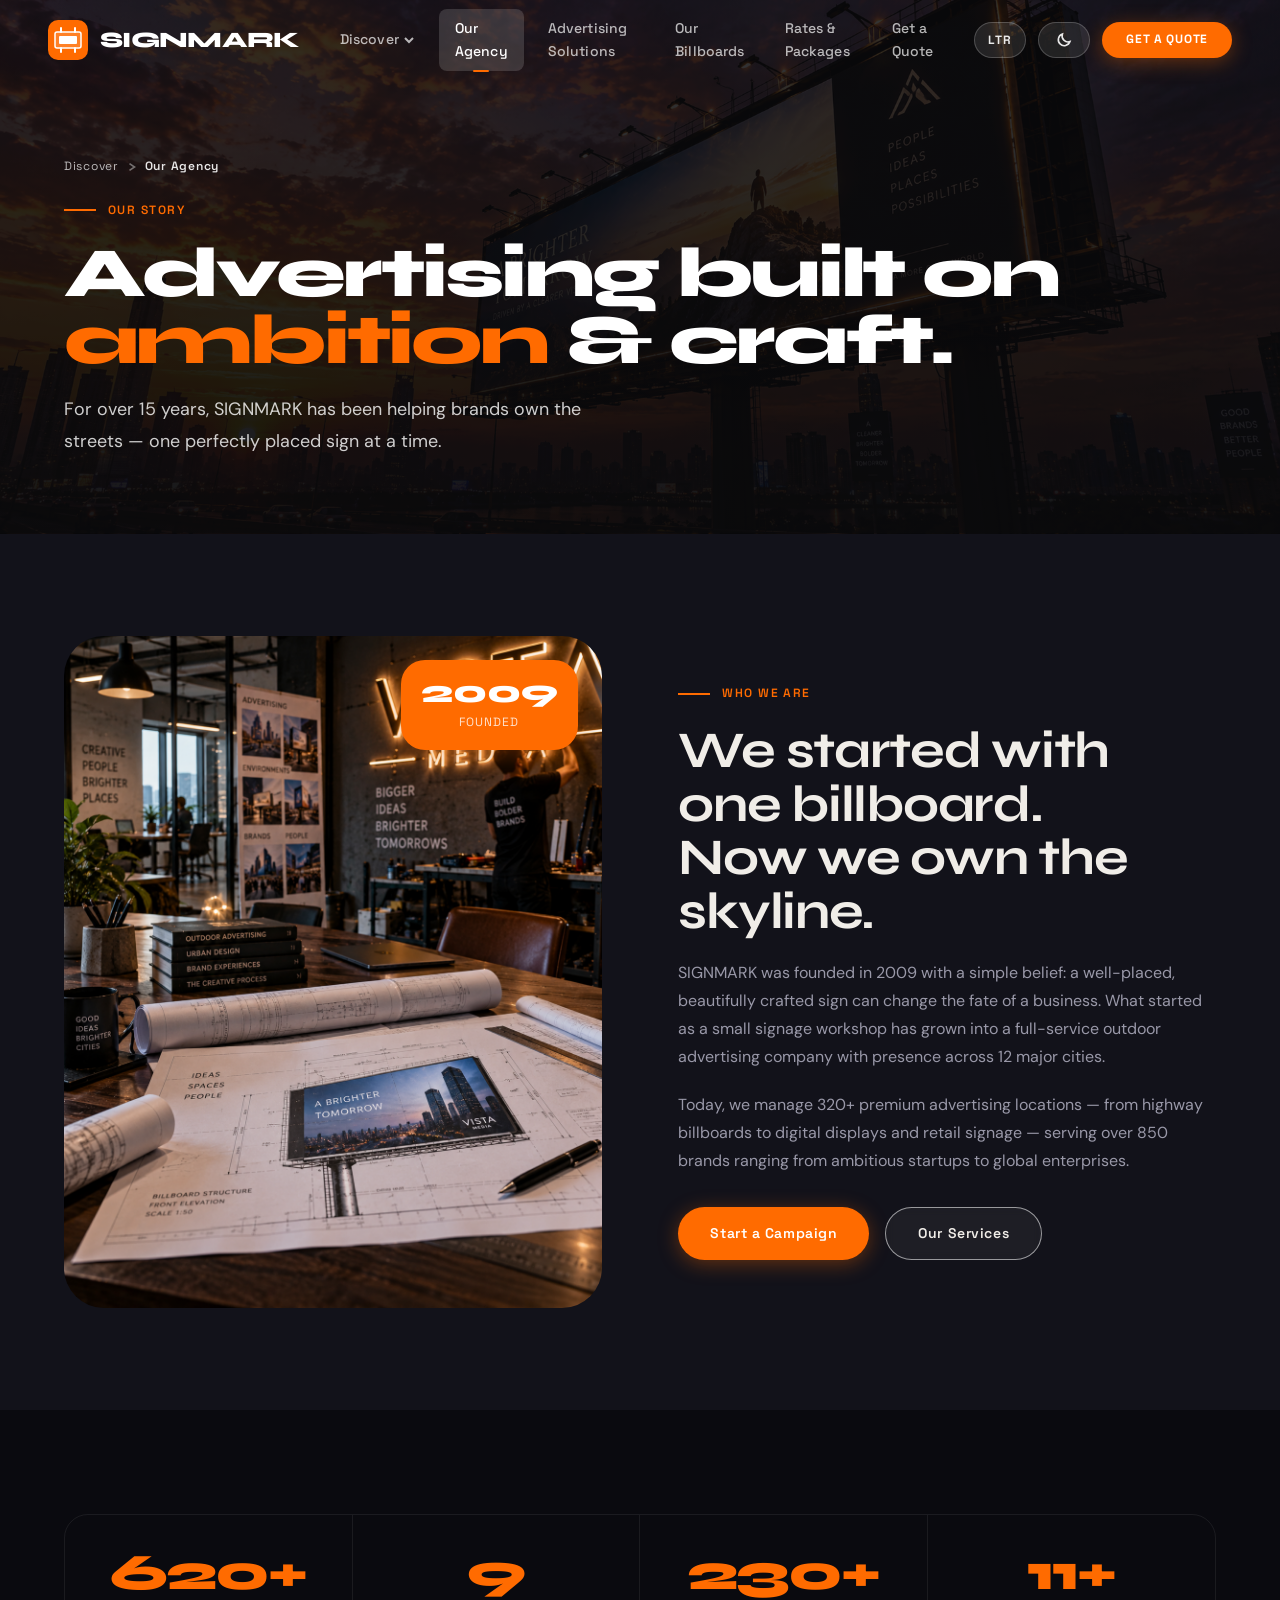
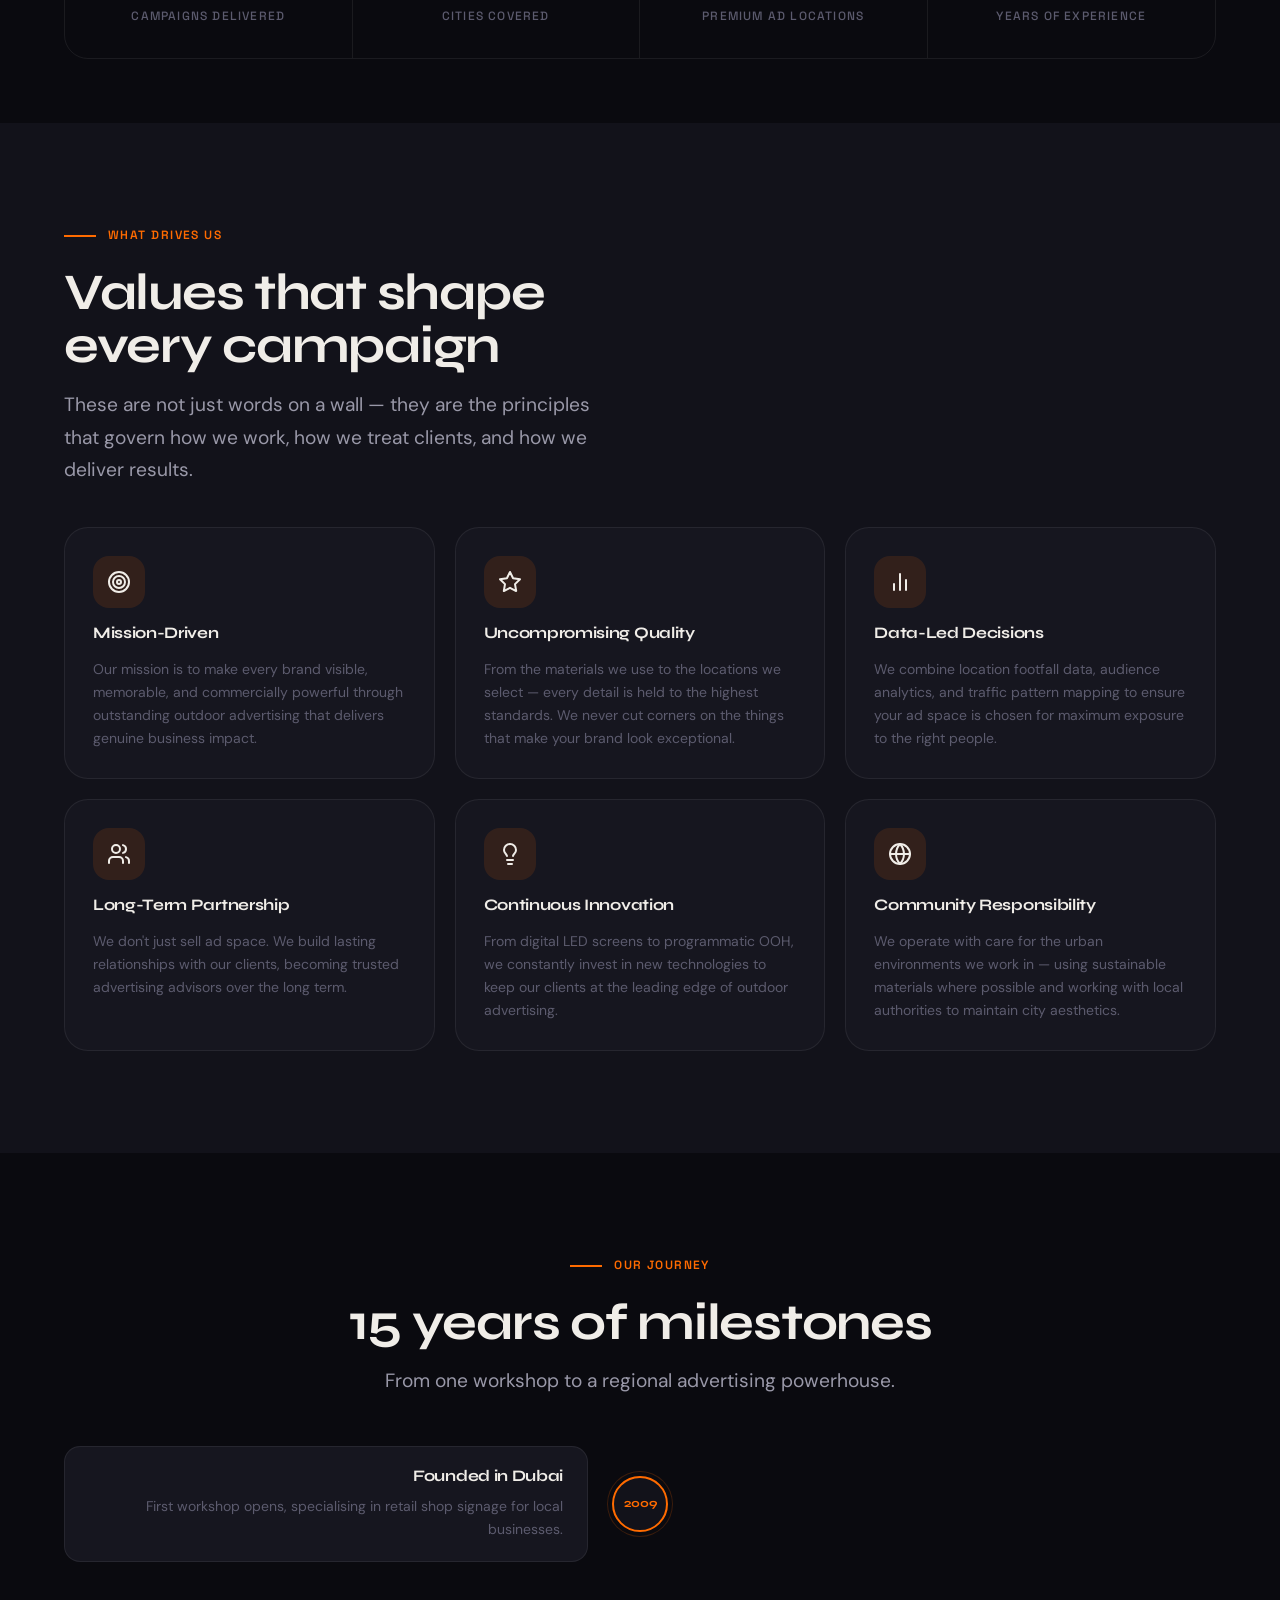
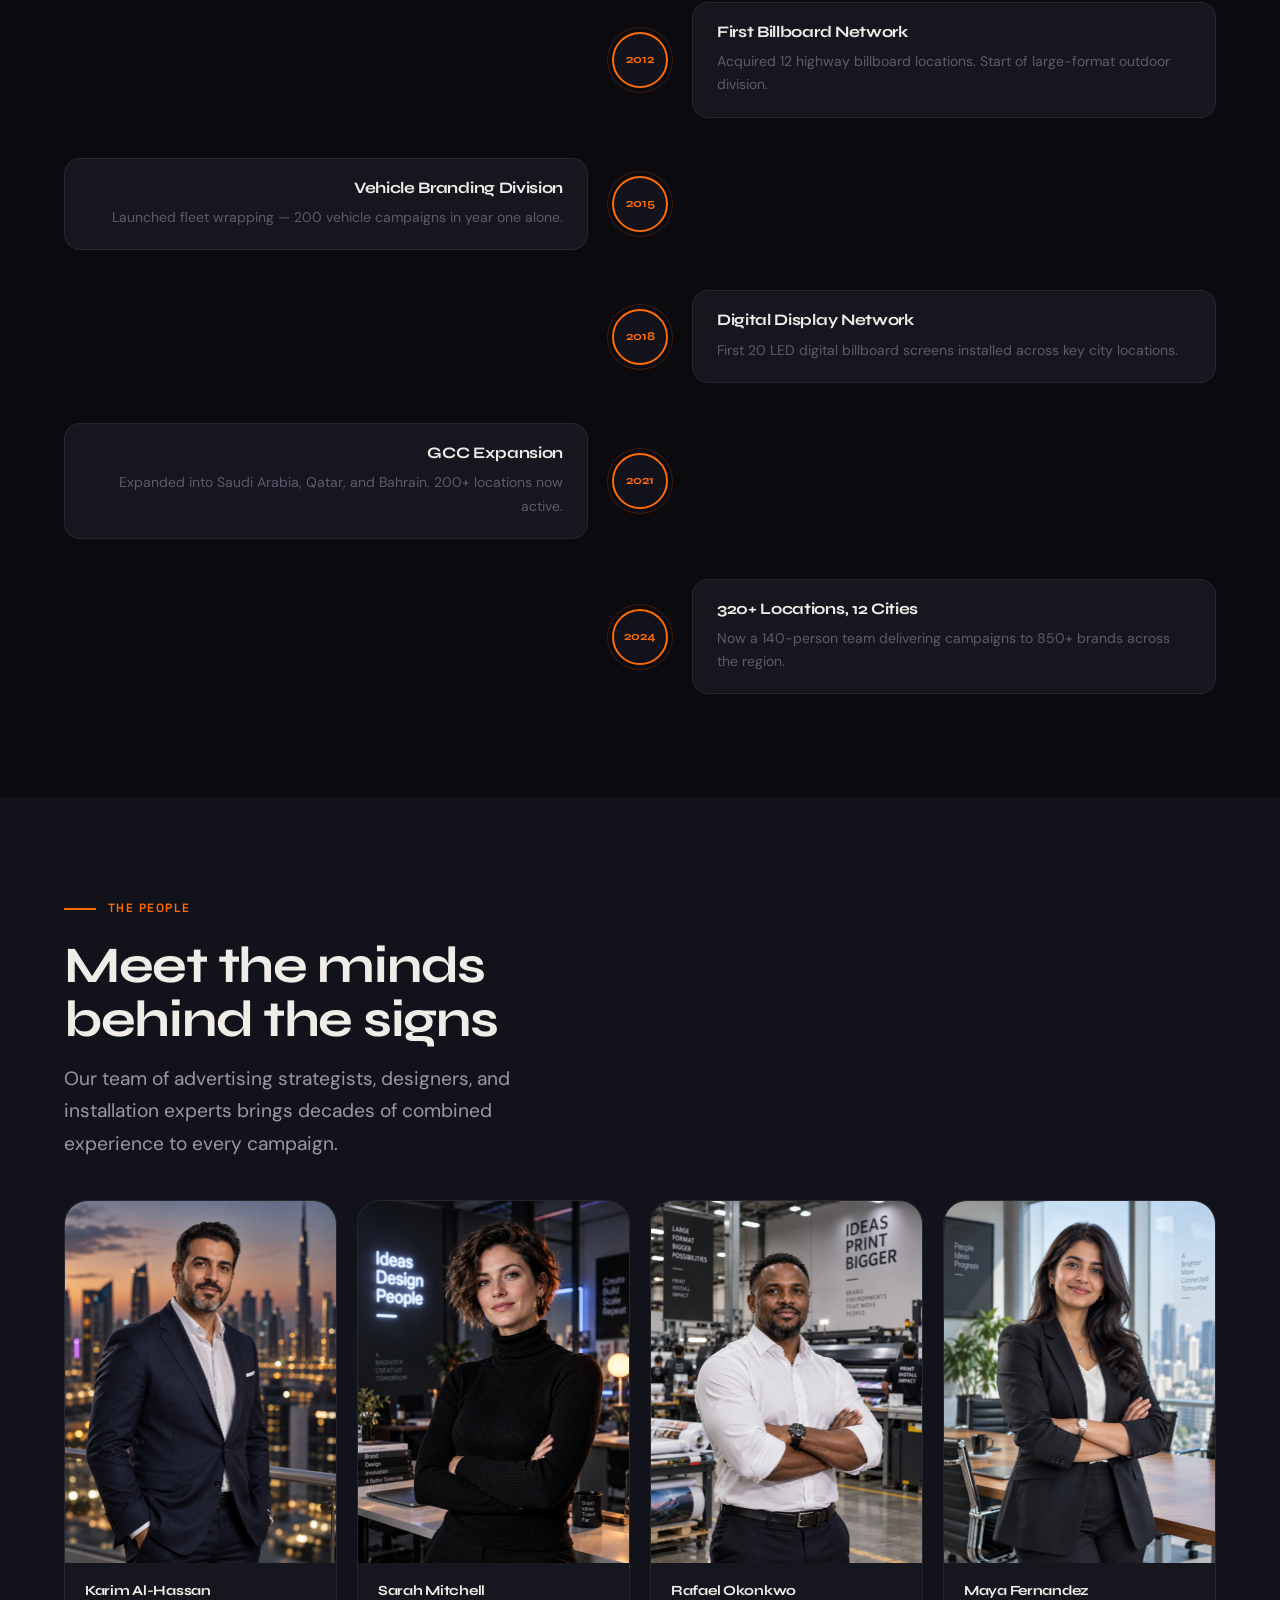
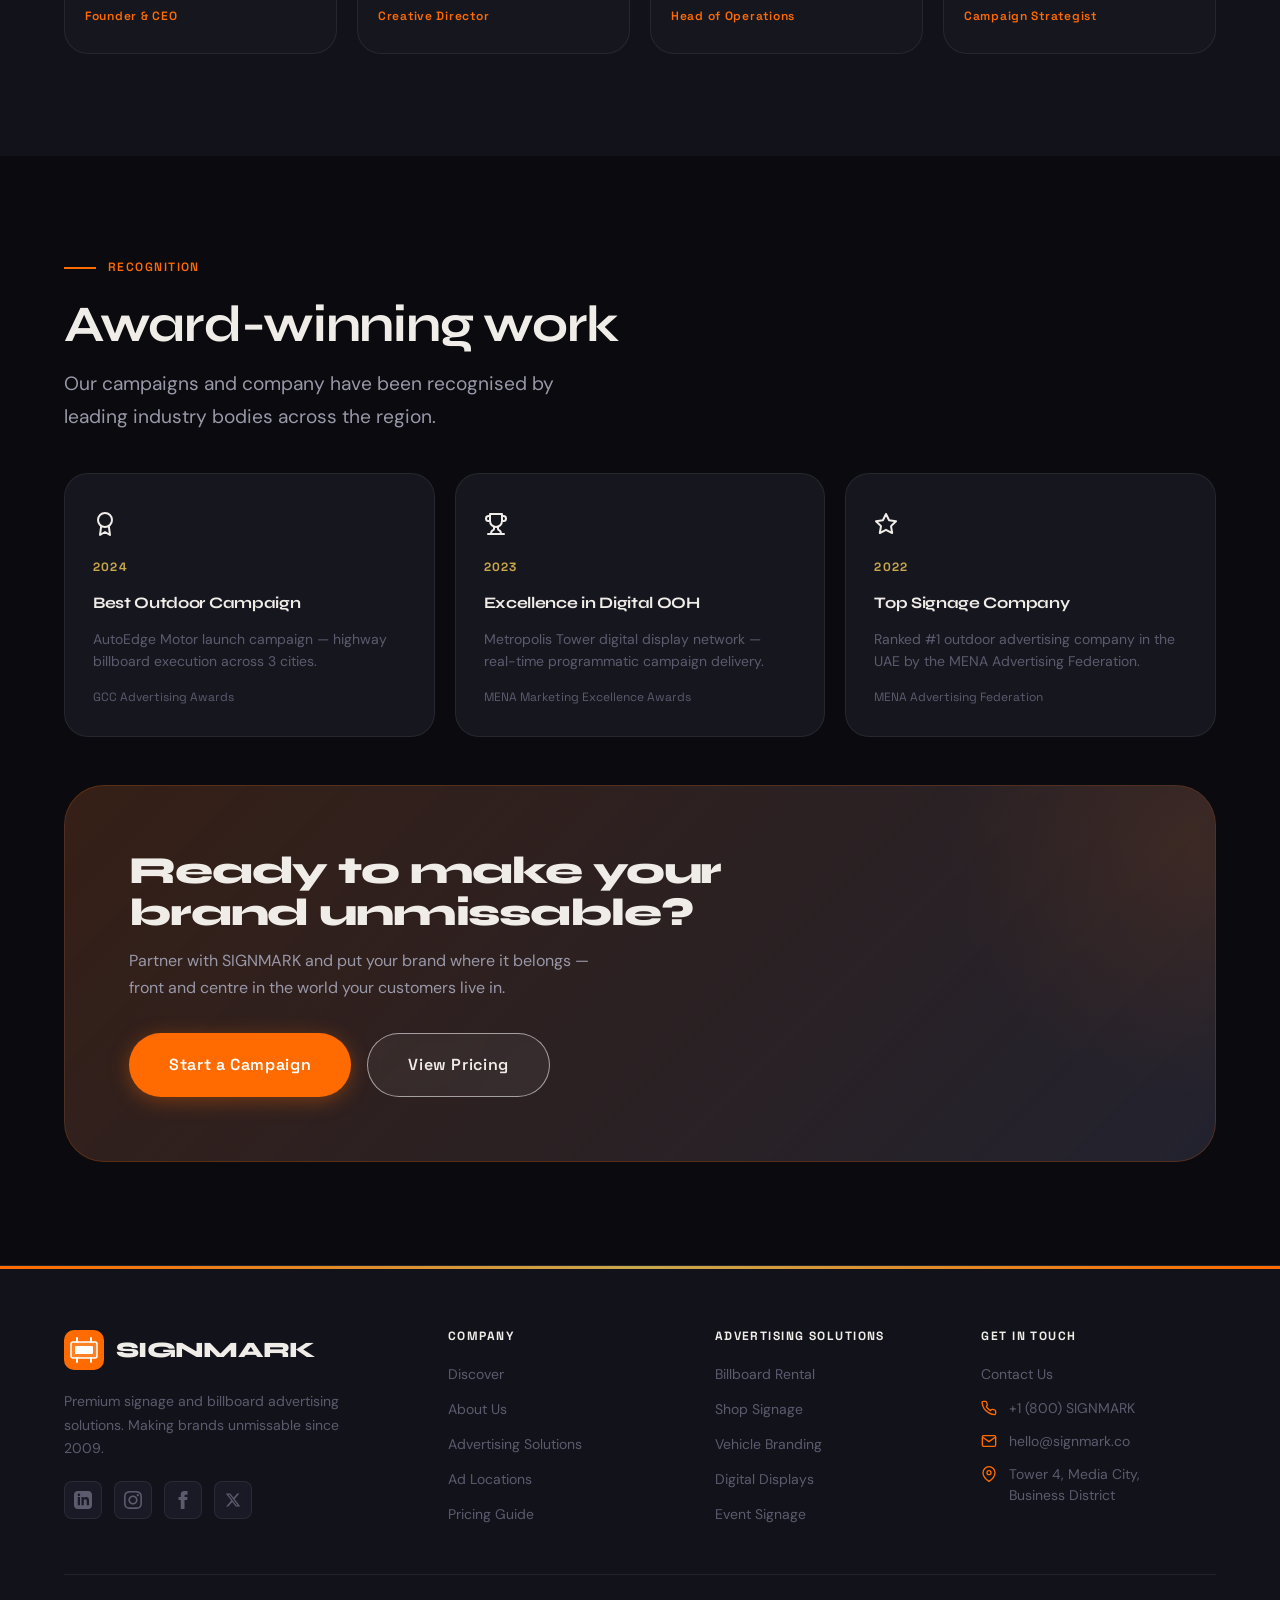
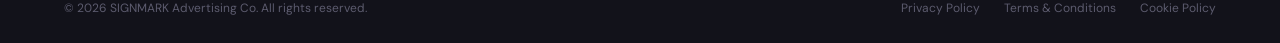
==== commit 5ba21439: "Update navbar: rename links to branded names & fix toggle button sizing" ====
--- a/about.html
+++ b/about.html
@@ -35,12 +35,12 @@
         </div></a>
       <nav class="header-nav">
         <ul class="nav-list">
-          <li class="nav-item"><a href="index.html" class="nav-link" aria-haspopup="true">Home<svg class="nav-arrow" viewBox="0 0 12 12"><polyline points="2 4 6 8 10 4"/></svg></a><div class="nav-dropdown"><div class="dropdown-header"><span>Choose Layout</span></div><a href="index.html" class="dropdown-item"><span class="item-icon"><svg viewBox="0 0 24 24" fill="none" stroke="currentColor" stroke-width="2" stroke-linecap="round" stroke-linejoin="round" width="18" height="18"><polygon points="23 7 16 12 23 17 23 7"></polygon><rect x="1" y="5" width="15" height="14" rx="2" ry="2"></rect></svg></span><span class="item-text"><span class="item-label">Home 1</span><span class="item-desc">Cinematic dark</span></span></a><a href="home2.html" class="dropdown-item"><span class="item-icon"><svg viewBox="0 0 24 24" fill="none" stroke="currentColor" stroke-width="2" stroke-linecap="round" stroke-linejoin="round" width="18" height="18"><path d="M4 22h16a2 2 0 0 0 2-2V4a2 2 0 0 0-2-2H8a2 2 0 0 0-2 2v16a2 2 0 0 1-2 2Zm0 0a2 2 0 0 1-2-2v-9c0-1.1.9-2 2-2h2"></path><path d="M18 14h-8"></path><path d="M15 18h-5"></path><path d="M10 6h8v4h-8V6Z"></path></svg></span><span class="item-text"><span class="item-label">Home 2</span><span class="item-desc">Editorial style</span></span></a></div></li>
-          <li class="nav-item"><a href="about.html" class="nav-link active">About</a></li>
-          <li class="nav-item"><a href="services.html" class="nav-link">Services</a></li>
-          <li class="nav-item"><a href="locations.html" class="nav-link">Locations</a></li>
-          <li class="nav-item"><a href="pricing.html" class="nav-link">Pricing</a></li>
-          <li class="nav-item"><a href="contact.html" class="nav-link">Contact</a></li>
+          <li class="nav-item"><a href="index.html" class="nav-link" aria-haspopup="true">Discover<svg class="nav-arrow" viewBox="0 0 12 12"><polyline points="2 4 6 8 10 4"/></svg></a><div class="nav-dropdown"><div class="dropdown-header"><span>Choose Layout</span></div><a href="index.html" class="dropdown-item"><span class="item-icon"><svg viewBox="0 0 24 24" fill="none" stroke="currentColor" stroke-width="2" stroke-linecap="round" stroke-linejoin="round" width="18" height="18"><polygon points="23 7 16 12 23 17 23 7"></polygon><rect x="1" y="5" width="15" height="14" rx="2" ry="2"></rect></svg></span><span class="item-text"><span class="item-label">Home 1</span><span class="item-desc">Cinematic dark</span></span></a><a href="home2.html" class="dropdown-item"><span class="item-icon"><svg viewBox="0 0 24 24" fill="none" stroke="currentColor" stroke-width="2" stroke-linecap="round" stroke-linejoin="round" width="18" height="18"><path d="M4 22h16a2 2 0 0 0 2-2V4a2 2 0 0 0-2-2H8a2 2 0 0 0-2 2v16a2 2 0 0 1-2 2Zm0 0a2 2 0 0 1-2-2v-9c0-1.1.9-2 2-2h2"></path><path d="M18 14h-8"></path><path d="M15 18h-5"></path><path d="M10 6h8v4h-8V6Z"></path></svg></span><span class="item-text"><span class="item-label">Home 2</span><span class="item-desc">Editorial style</span></span></a></div></li>
+          <li class="nav-item"><a href="about.html" class="nav-link active">Our Agency</a></li>
+          <li class="nav-item"><a href="services.html" class="nav-link">Advertising Solutions</a></li>
+          <li class="nav-item"><a href="locations.html" class="nav-link">Our Billboards</a></li>
+          <li class="nav-item"><a href="pricing.html" class="nav-link">Rates & Packages</a></li>
+          <li class="nav-item"><a href="contact.html" class="nav-link">Get a Quote</a></li>
         </ul>
       </nav>
       <div class="header-controls">
@@ -56,12 +56,12 @@
 
   <nav class="mobile-nav" id="mobileNav">
     <ul class="mobile-nav-list">
-      <li><button class="mobile-nav-link" data-sub-toggle="mobileHomeSubA" style="width:100%;background:none;border:none;text-align:left;cursor:pointer;font-size:var(--text-base)">Home<svg class="nav-arrow" viewBox="0 0 12 12" style="width:14px;height:14px;stroke:currentColor;fill:none;stroke-width:2;"><polyline points="2 4 6 8 10 4"/></svg></button><div class="mobile-sub-menu" id="mobileHomeSubA"><a href="index.html" class="mobile-sub-link">Home 1</a><a href="home2.html" class="mobile-sub-link">Home 2</a></div></li>
-      <li><a href="about.html" class="mobile-nav-link">About</a></li>
-      <li><a href="services.html" class="mobile-nav-link">Services</a></li>
-      <li><a href="locations.html" class="mobile-nav-link">Locations</a></li>
-      <li><a href="pricing.html" class="mobile-nav-link">Pricing</a></li>
-      <li><a href="contact.html" class="mobile-nav-link">Contact</a></li>
+      <li><button class="mobile-nav-link" data-sub-toggle="mobileHomeSubA" style="width:100%;background:none;border:none;text-align:left;cursor:pointer;font-size:var(--text-base)">Discover<svg class="nav-arrow" viewBox="0 0 12 12" style="width:14px;height:14px;stroke:currentColor;fill:none;stroke-width:2;"><polyline points="2 4 6 8 10 4"/></svg></button><div class="mobile-sub-menu" id="mobileHomeSubA"><a href="index.html" class="mobile-sub-link">Home 1</a><a href="home2.html" class="mobile-sub-link">Home 2</a></div></li>
+      <li><a href="about.html" class="mobile-nav-link">Our Agency</a></li>
+      <li><a href="services.html" class="mobile-nav-link">Advertising Solutions</a></li>
+      <li><a href="locations.html" class="mobile-nav-link">Our Billboards</a></li>
+      <li><a href="pricing.html" class="mobile-nav-link">Rates & Packages</a></li>
+      <li><a href="contact.html" class="mobile-nav-link">Get a Quote</a></li>
     </ul>
     <div class="mobile-controls"><button class="rtl-toggle" onclick="document.getElementById('rtlToggle').click()">
           <span id="rtlLabel">LTR</span>
@@ -73,7 +73,7 @@
     <div class="page-hero-bg" aria-hidden="true" style="background-image: linear-gradient(rgba(10, 10, 10, 0.7), rgba(10, 10, 10, 0.9)), url('assets/about_hero.png'); background-size: cover; background-position: center; opacity: 0.6;"></div>
     <div class="container">
       <div class="page-hero-content">
-        <nav class="page-hero-breadcrumb"><a href="index.html">Home</a><svg viewBox="0 0 12 12"><polyline points="3 2 9 6 3 10"/></svg><span>About</span></nav>
+        <nav class="page-hero-breadcrumb"><a href="index.html">Discover</a><svg viewBox="0 0 12 12"><polyline points="3 2 9 6 3 10"/></svg><span>Our Agency</span></nav>
         <div class="section-label reveal"><span class="label-ui text-primary">Our Story</span></div>
         <h1 id="aboutHeroTitle" class="page-hero-title reveal">Advertising built on<br><span class="accent-word">ambition</span> & craft.</h1>
         <p class="page-hero-desc reveal reveal-delay-2">For over 15 years, SIGNMARK has been helping brands own the streets — one perfectly placed sign at a time.</p>
@@ -397,9 +397,9 @@
         <div class="footer-col">
           <h4>Company</h4>
           <nav class="footer-links" aria-label="Footer company links">
-            <a href="index.html" class="footer-link">Home</a>
+            <a href="index.html" class="footer-link">Discover</a>
             <a href="about.html" class="footer-link">About Us</a>
-            <a href="services.html" class="footer-link">Services</a>
+            <a href="services.html" class="footer-link">Advertising Solutions</a>
             <a href="locations.html" class="footer-link">Ad Locations</a>
             <a href="pricing.html" class="footer-link">Pricing Guide</a>
           </nav>
@@ -407,7 +407,7 @@
 
         <!-- Services -->
         <div class="footer-col">
-          <h4>Services</h4>
+          <h4>Advertising Solutions</h4>
           <nav class="footer-links" aria-label="Footer services links">
             <a href="services.html#billboard" class="footer-link">Billboard Rental</a>
             <a href="services.html#shop-signage" class="footer-link">Shop Signage</a>
--- a/css/header.css
+++ b/css/header.css
@@ -250,8 +250,9 @@
   display: flex;
   align-items: center;
   justify-content: center;
+  width: 52px;
   height: 36px;
-  padding: 0 0.85rem;
+  padding: 0;
   font-family: var(--font-ui);
   font-size: var(--text-xs);
   font-weight: 700;
@@ -262,6 +263,7 @@
   border-radius: var(--radius-full);
   cursor: pointer;
   transition: all var(--transition-fast);
+  box-sizing: border-box;
 }
 
 .rtl-toggle:hover {
@@ -276,14 +278,16 @@
 
 /* Theme Toggle */
 .theme-toggle {
+  display: flex;
+  align-items: center;
+  justify-content: center;
+  width: 52px;
   height: 36px;
-  padding: 0 0.85rem;
+  padding: 0;
   border-radius: var(--radius-full);
   background: var(--bg-surface-2);
   border: 1px solid var(--border-subtle);
-  display: flex;
-  align-items: center;
-  justify-content: center;
+  box-sizing: border-box;
   cursor: pointer;
   transition: all var(--transition-fast);
   color: var(--txt-secondary);
